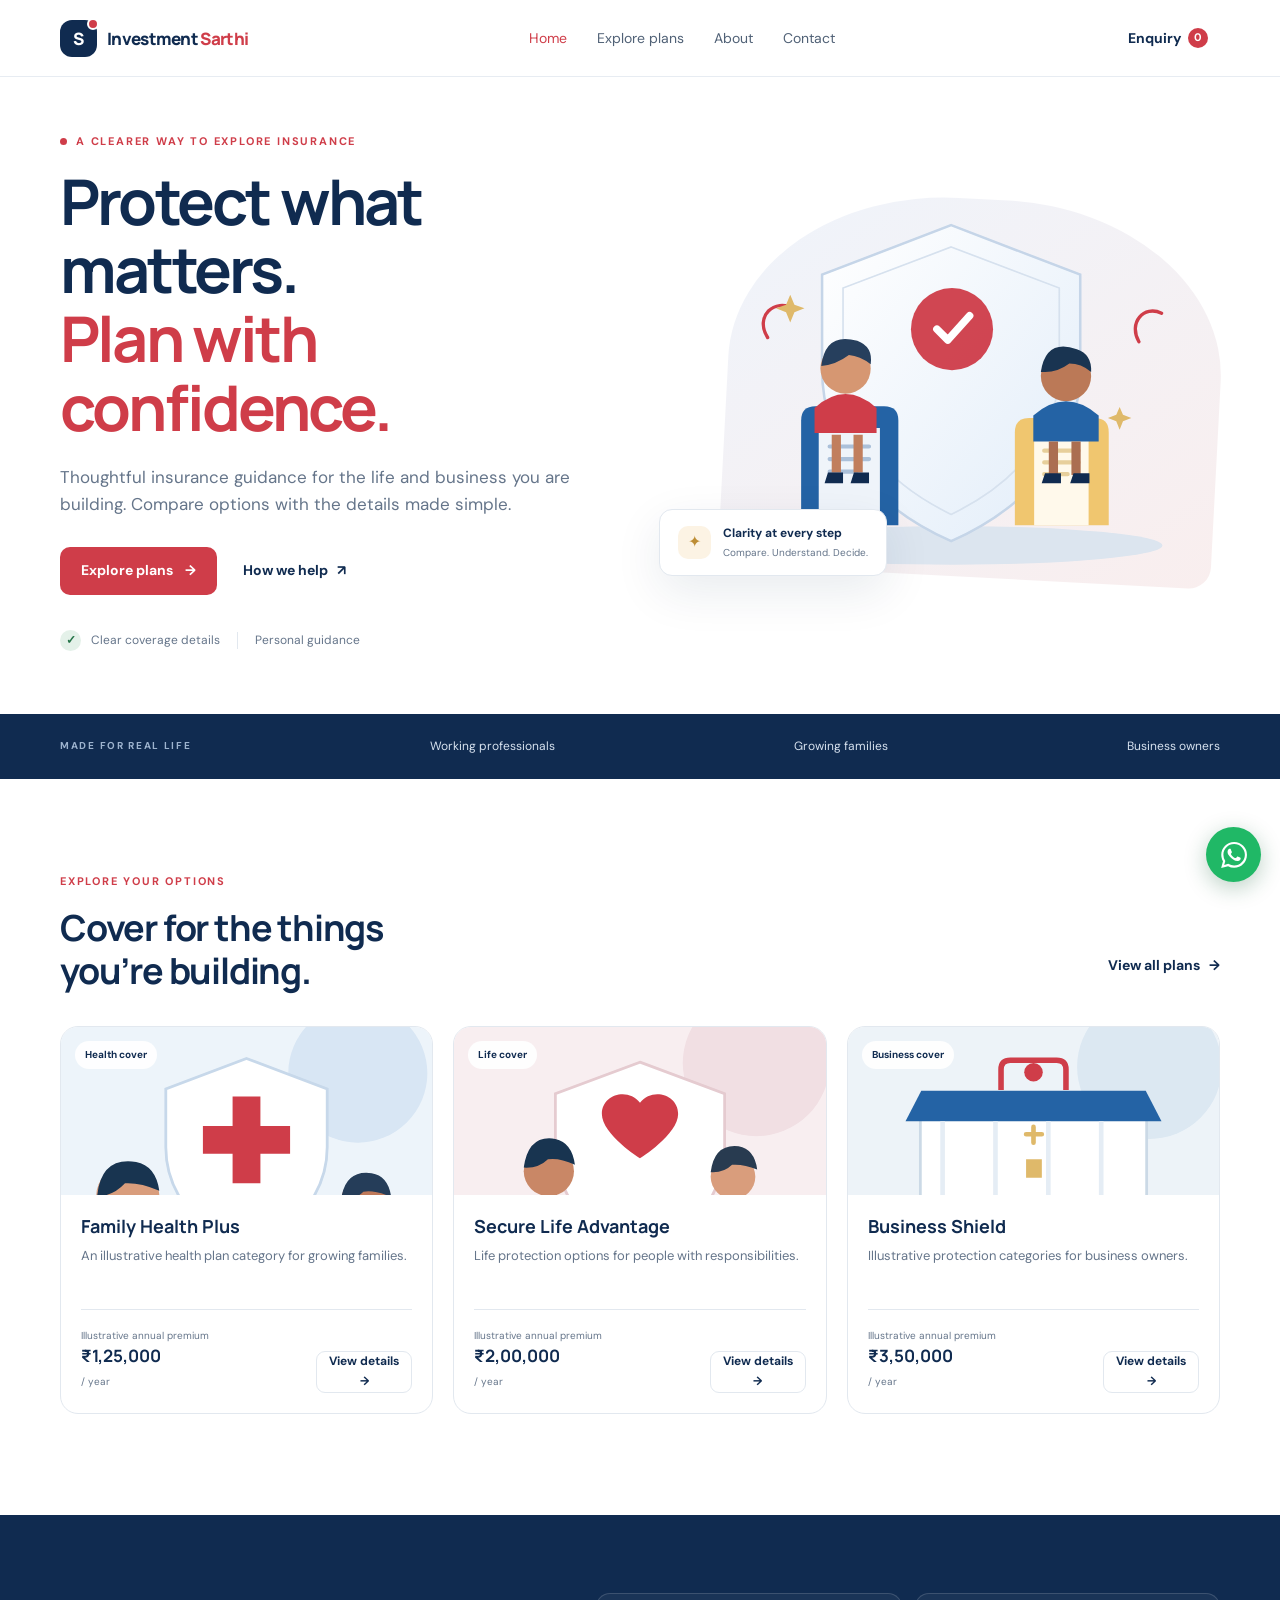
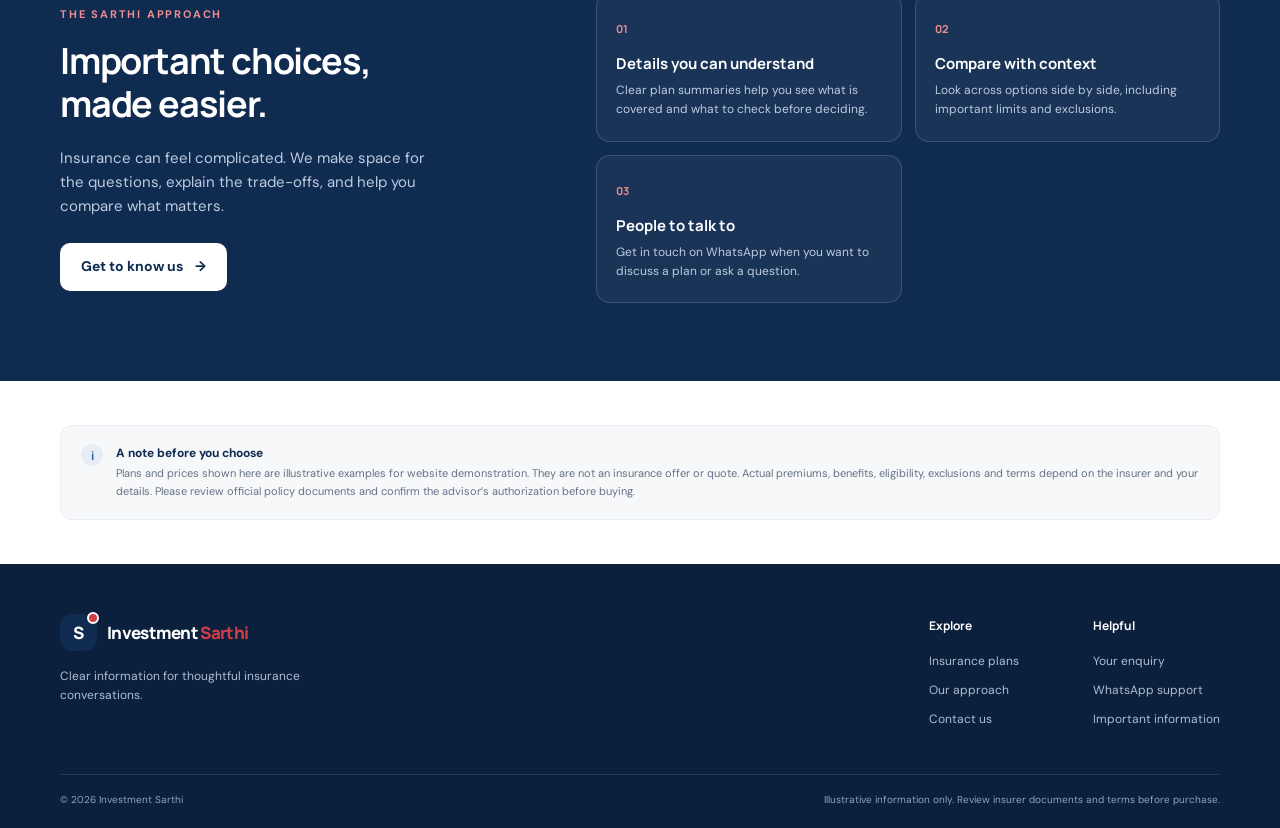
==== index.html @ 4ee1dfb6 "Build Investment Sarthi static website" ====
<!doctype html>
<html lang="en">
<head>
  <meta charset="utf-8">
  <meta name="viewport" content="width=device-width, initial-scale=1">
  <title>Investment Sarthi | Insurance guidance for your next step</title>
  <meta name="description" content="Explore insurance options for working professionals and business owners with clear plan comparisons and personal guidance from Investment Sarthi.">
  <meta property="og:type" content="website"><meta property="og:title" content="Investment Sarthi | Insurance guidance for your next step"><meta property="og:description" content="Compare insurance options with clear details and personal guidance."><meta property="og:url" content="https://investmentsarthi.in/"><meta property="og:image" content="https://investmentsarthi.in/images/hero.svg">
  <meta name="theme-color" content="#102b50"><link rel="preconnect" href="https://fonts.googleapis.com"><link rel="preconnect" href="https://fonts.gstatic.com" crossorigin><link href="https://fonts.googleapis.com/css2?family=DM+Sans:wght@400;500;600;700&family=Manrope:wght@400;500;600;700;800&display=swap" rel="stylesheet"><link rel="stylesheet" href="css/style.css">
</head>
<body><div id="site-header"></div>
<main>
  <section class="hero wrap"><div class="hero-copy"><p class="eyebrow"><span class="eyebrow-dot"></span> A clearer way to explore insurance</p><h1>Protect what matters.<br><em>Plan with confidence.</em></h1><p class="hero-text">Thoughtful insurance guidance for the life and business you are building. Compare options with the details made simple.</p><div class="hero-actions"><a class="button button-primary" href="shop.html">Explore plans <span aria-hidden="true">→</span></a><a class="text-link" href="about.html">How we help <span aria-hidden="true">↗</span></a></div><div class="hero-proof"><span class="proof-mark">✓</span><span>Clear coverage details</span><span class="proof-divider"></span><span>Personal guidance</span></div></div><div class="hero-art"><img src="images/hero.svg" alt="Illustration of a family and business owner protected by a shield"><div class="floating-note"><span class="note-icon">✦</span><span><strong>Clarity at every step</strong><small>Compare. Understand. Decide.</small></span></div></div></section>
  <section class="trust-strip"><div class="wrap trust-inner"><span>MADE FOR REAL LIFE</span><span>Working professionals</span><span>Growing families</span><span>Business owners</span></div></section>
  <section class="section wrap"><div class="section-heading"><div><p class="eyebrow">Explore your options</p><h2>Cover for the things<br>you’re building.</h2></div><a class="text-link" href="shop.html">View all plans <span aria-hidden="true">→</span></a></div><div id="featured-products" class="product-grid"></div></section>
  <section class="why-section"><div class="wrap why-layout"><div class="why-intro"><p class="eyebrow">The Sarthi approach</p><h2>Important choices,<br>made easier.</h2><p>Insurance can feel complicated. We make space for the questions, explain the trade-offs, and help you compare what matters.</p><a class="button button-light" href="about.html">Get to know us <span aria-hidden="true">→</span></a></div><div class="why-cards"><article class="why-card"><span class="feature-number">01</span><h3>Details you can understand</h3><p>Clear plan summaries help you see what is covered and what to check before deciding.</p></article><article class="why-card"><span class="feature-number">02</span><h3>Compare with context</h3><p>Look across options side by side, including important limits and exclusions.</p></article><article class="why-card"><span class="feature-number">03</span><h3>People to talk to</h3><p>Get in touch on WhatsApp when you want to discuss a plan or ask a question.</p></article></div></div></section>
  <section class="disclaimer wrap"><span class="disclaimer-mark">i</span><p><strong>A note before you choose</strong><br>Plans and prices shown here are illustrative examples for website demonstration. They are not an insurance offer or quote. Actual premiums, benefits, eligibility, exclusions and terms depend on the insurer and your details. Please review official policy documents and confirm the advisor’s authorization before buying.</p></section>
</main><div id="site-footer"></div><script src="js/products.js"></script><script src="js/main.js"></script></body></html>
---- css/style.css ----
/* Investment Sarthi — shared styles. Edit the colour tokens below to rebrand. */
:root{--navy:#102b50;--blue:#2463a5;--blue-light:#eaf2fb;--red:#cf3d49;--red-dark:#b92e3b;--ink:#192b40;--muted:#65758a;--line:#e2e8ef;--paper:#fff;--wash:#f6f8fb;--gold:#dfb96a;--radius:18px;--shadow:0 16px 48px rgba(16,43,80,.09);--font-body:'DM Sans',sans-serif;--font-head:'Manrope',sans-serif}
*{box-sizing:border-box}html{scroll-behavior:smooth}body{margin:0;background:#fff;color:var(--ink);font:16px/1.6 var(--font-body)}img{display:block;max-width:100%}a{color:inherit;text-decoration:none}button,input,select{font:inherit}button,a,select{-webkit-tap-highlight-color:transparent}button:focus-visible,a:focus-visible,input:focus-visible,select:focus-visible{outline:3px solid #eaaeb4;outline-offset:3px}.wrap{width:min(1160px,calc(100% - 40px));margin-inline:auto}.site-header{position:sticky;z-index:20;top:0;background:rgba(255,255,255,.96);backdrop-filter:blur(14px);border-bottom:1px solid rgba(226,232,239,.8)}.nav-wrap{height:76px;display:flex;align-items:center;justify-content:space-between;gap:22px}.brand{display:flex;align-items:center;gap:10px;font:800 17px var(--font-head);letter-spacing:-.7px;color:var(--navy);white-space:nowrap}.brand-mark{width:37px;height:37px;border-radius:12px;background:var(--navy);display:grid;place-items:center;color:white;font:800 17px var(--font-head);position:relative}.brand-mark:after{content:'';position:absolute;width:8px;height:8px;border-radius:50%;background:var(--red);right:-2px;top:-2px;border:2px solid white}.brand span:last-child span{color:var(--red)}.nav-links{display:flex;align-items:center;gap:30px}.nav-links a{font-size:14px;color:#506176;transition:color .2s}.nav-links a:hover,.nav-links a[aria-current=page]{color:var(--red)}.nav-actions{display:flex;align-items:center;gap:10px}.cart-link{position:relative;display:flex;align-items:center;gap:7px;padding:10px 12px;font-size:14px;font-weight:700;color:var(--navy)}.cart-count{display:grid;place-items:center;min-width:20px;height:20px;padding:0 5px;border-radius:50px;background:var(--red);color:white;font-size:11px}.menu-toggle{display:none;width:44px;height:44px;border:1px solid var(--line);border-radius:12px;background:#fff;color:var(--navy);font-size:22px}.button{min-height:48px;padding:0 21px;border:0;border-radius:10px;display:inline-flex;align-items:center;justify-content:center;gap:12px;font-size:14px;font-weight:700;transition:transform .2s,box-shadow .2s,background .2s;cursor:pointer}.button:hover{transform:translateY(-2px);box-shadow:0 10px 22px rgba(16,43,80,.16)}.button-primary{background:var(--red);color:white}.button-primary:hover{background:var(--red-dark)}.button-secondary{border:1px solid var(--line);background:white;color:var(--navy)}.button-light{background:white;color:var(--navy)}.button-block{width:100%}.eyebrow{text-transform:uppercase;letter-spacing:1.8px;font-weight:700;font-size:11px;color:var(--red);margin:0 0 16px;display:flex;align-items:center;gap:9px}.eyebrow-dot{width:7px;height:7px;background:var(--red);border-radius:50%}.hero{display:grid;grid-template-columns:1.03fr .97fr;align-items:center;gap:55px;padding-top:56px;padding-bottom:63px;min-height:560px}.hero h1,.page-hero h1{font:700 clamp(39px,5.1vw,63px)/1.09 var(--font-head);letter-spacing:-2.8px;color:var(--navy);margin:0}.hero h1 em{font-style:normal;color:var(--red)}.hero-text{max-width:510px;margin:23px 0 28px;color:var(--muted);font-size:17px}.hero-actions{display:flex;align-items:center;gap:26px}.text-link{display:inline-flex;align-items:center;gap:9px;color:var(--navy);font-weight:700;font-size:14px;min-height:44px;transition:gap .2s}.text-link:hover{gap:14px;color:var(--red)}.hero-proof{margin-top:35px;display:flex;align-items:center;gap:10px;color:var(--muted);font-size:12px}.proof-mark{display:grid;place-items:center;width:21px;height:21px;border-radius:50%;background:#e4f1e9;color:#257448;font-weight:800}.proof-divider{width:1px;height:17px;background:var(--line);margin-inline:7px}.hero-art{position:relative;padding:13px 8px}.hero-art:before{content:'';position:absolute;inset:4% 0 6% 8%;border-radius:45% 45% 22px 22px;background:linear-gradient(145deg,#eff4fb,#f9eeee);transform:rotate(3deg)}.hero-art img{position:relative;width:100%;max-height:420px;object-fit:contain}.floating-note{position:absolute;bottom:26px;left:-25px;padding:14px 18px;background:white;box-shadow:var(--shadow);border:1px solid var(--line);border-radius:13px;display:flex;align-items:center;gap:12px}.note-icon{width:33px;height:33px;display:grid;place-items:center;border-radius:10px;background:#fcf3e4;color:#bd8d34}.floating-note strong,.floating-note small{display:block}.floating-note strong{font-size:12px;color:var(--navy)}.floating-note small{font-size:10px;color:var(--muted);margin-top:2px}.trust-strip{background:var(--navy);color:white}.trust-inner{min-height:65px;display:flex;align-items:center;justify-content:space-between;gap:15px}.trust-inner span{font-size:12px;color:#d7e2ef}.trust-inner span:first-child{font-size:10px;letter-spacing:1.7px;color:#9db3ce;font-weight:700}.section{padding-top:94px;padding-bottom:101px}.section-heading{display:flex;justify-content:space-between;align-items:end;margin-bottom:33px}.section-heading h2,.why-intro h2,.about-copy h2{font:700 36px/1.2 var(--font-head);letter-spacing:-1.2px;color:var(--navy);margin:0}.section-heading .text-link{margin-bottom:5px}.product-grid{display:grid;grid-template-columns:repeat(3,minmax(0,1fr));gap:20px}.product-card{border:1px solid var(--line);border-radius:var(--radius);background:white;overflow:hidden;transition:transform .22s,box-shadow .22s,border-color .22s}.product-card:hover{transform:translateY(-5px);box-shadow:var(--shadow);border-color:#cbd9e8}.product-visual{height:168px;position:relative;display:grid;place-items:center;overflow:hidden}.product-visual img{height:100%;width:100%;object-fit:cover}.product-tag{position:absolute;top:14px;left:14px;padding:6px 10px;border-radius:50px;background:rgba(255,255,255,.93);color:var(--navy);font-weight:700;font-size:10px}.product-info{padding:20px}.product-info h3{font:700 18px/1.3 var(--font-head);color:var(--navy);margin:0 0 8px}.product-info>p{min-height:46px;margin:0;color:var(--muted);font-size:13px;line-height:1.55}.product-card-bottom{display:flex;align-items:end;justify-content:space-between;gap:8px;padding-top:18px;margin-top:17px;border-top:1px solid var(--line)}.price-label{display:block;color:var(--muted);font-size:10px}.price-value{display:block;color:var(--navy);font:700 17px var(--font-head)}.price-period{color:var(--muted);font-size:10px}.card-link{min-height:42px;padding:0 12px;border:1px solid var(--line);border-radius:9px;display:grid;place-items:center;color:var(--navy);font-size:12px;font-weight:700;transition:all .2s}.card-link:hover{background:var(--navy);color:white}.why-section{padding:78px 0;background:var(--navy);color:white}.why-layout{display:grid;grid-template-columns:.85fr 1.15fr;gap:75px;align-items:center}.why-intro .eyebrow{color:#f08b91}.why-intro h2{color:white}.why-intro>p:not(.eyebrow){margin:20px 0 25px;color:#bdcbe0;max-width:385px;font-size:15px}.why-cards{display:grid;grid-template-columns:1fr 1fr;gap:13px}.why-card{padding:21px 19px;border:1px solid rgba(255,255,255,.15);border-radius:14px;background:rgba(255,255,255,.045)}.feature-number{font:700 11px var(--font-head);color:#f08b91}.why-card h3{font:700 15px var(--font-head);margin:13px 0 7px}.why-card p{margin:0;color:#bdcbe0;font-size:12px;line-height:1.6}.disclaimer{margin-top:44px;margin-bottom:44px;padding:18px 20px;display:flex;gap:13px;align-items:flex-start;background:#f7f8fa;border:1px solid #e9edf2;border-radius:12px}.disclaimer-mark{flex:0 0 22px;width:22px;height:22px;border-radius:50%;display:grid;place-items:center;background:#e7edf5;color:var(--blue);font:700 12px var(--font-head)}.disclaimer p{margin:0;color:#647286;font-size:11px;line-height:1.65}.disclaimer strong{color:var(--navy);font-size:12px}.site-footer{background:#0b203c;color:white;padding:50px 0 20px}.footer-top{display:flex;justify-content:space-between;gap:45px;padding-bottom:40px}.footer-brand{max-width:320px}.footer-brand .brand{color:white}.footer-brand p{max-width:270px;color:#adbed3;font-size:12px;margin:16px 0}.footer-columns{display:flex;gap:74px}.footer-col h3{margin:3px 0 13px;font:700 12px var(--font-head);color:white}.footer-col a{display:block;padding:5px 0;color:#adbed3;font-size:12px;transition:color .2s}.footer-col a:hover{color:white}.footer-bottom{border-top:1px solid rgba(255,255,255,.12);padding-top:17px;display:flex;align-items:center;justify-content:space-between;color:#91a4bb;font-size:10px}.footer-bottom p{margin:0}.whatsapp-float{position:fixed;z-index:30;right:19px;bottom:18px;width:55px;height:55px;border-radius:50%;display:grid;place-items:center;background:#20b866;color:white;box-shadow:0 6px 22px rgba(13,88,48,.28);transition:transform .2s}.whatsapp-float:hover{transform:scale(1.06)}.whatsapp-float svg{width:26px;height:26px;fill:currentColor}.page-main{min-height:65vh}.page-hero{padding-top:75px;padding-bottom:48px}.page-hero h1{font-size:clamp(38px,5vw,56px)}.page-hero>p:last-child{max-width:590px;color:var(--muted);font-size:16px;margin:16px 0 0}.compact-hero{padding-top:60px;padding-bottom:28px}.shop-content{padding-bottom:70px}.filter-row{display:flex;align-items:center;justify-content:space-between;margin:0 0 20px;color:var(--muted);font-size:12px}.filter-row p{margin:0}.filter-control{display:flex;align-items:center;gap:9px}.filter-control select{min-height:42px;padding:0 32px 0 12px;border:1px solid var(--line);border-radius:8px;background:white;color:var(--navy)}.inline-disclaimer{margin-top:35px;margin-bottom:0}.detail-layout{display:grid;grid-template-columns:.9fr 1.1fr;gap:55px;padding:40px 0 65px}.detail-visual{border-radius:var(--radius);overflow:hidden;min-height:330px;max-height:450px;background:var(--blue-light)}.detail-visual img{width:100%;height:100%;object-fit:cover}.detail-copy{padding:6px 0}.detail-copy h1{font:700 clamp(34px,4vw,48px)/1.12 var(--font-head);letter-spacing:-1.8px;color:var(--navy);margin:0 0 14px}.detail-copy>p{color:var(--muted)}.detail-price{margin:23px 0;padding:18px 0;border-top:1px solid var(--line);border-bottom:1px solid var(--line)}.detail-price strong{font:700 25px var(--font-head);color:var(--navy)}.detail-price span{font-size:12px;color:var(--muted)}.detail-copy h2{font:700 16px var(--font-head);color:var(--navy);margin:23px 0 10px}.detail-copy ul{padding-left:19px;margin:0;color:#53657b;font-size:13px}.detail-copy li{padding:4px 0}.detail-actions{display:flex;gap:11px;margin-top:24px;flex-wrap:wrap}.detail-note{font-size:10px!important;background:var(--wash);padding:12px;border-radius:9px}.back-link{display:inline-flex;min-height:44px;align-items:center;color:var(--muted);font-size:12px}.empty-state{text-align:center;padding:45px 22px;border:1px dashed #cbd6e2;border-radius:16px;background:#fafbfd}.empty-state h2{font:700 23px var(--font-head);color:var(--navy);margin:0 0 8px}.empty-state p{color:var(--muted);font-size:13px;margin:0 auto 18px;max-width:440px}.cart-layout{display:grid;grid-template-columns:1.3fr .7fr;gap:26px;padding-bottom:70px;align-items:start}.cart-items{display:grid;gap:12px}.cart-item{display:grid;grid-template-columns:94px 1fr auto;gap:16px;align-items:center;padding:14px;border:1px solid var(--line);border-radius:14px}.cart-thumb{width:94px;height:80px;object-fit:cover;border-radius:10px}.cart-item h2{font:700 15px var(--font-head);color:var(--navy);margin:0 0 4px}.cart-item p{font-size:11px;color:var(--muted);margin:0}.cart-controls{display:flex;align-items:center;gap:8px;margin-top:10px}.quantity-control{height:36px;display:flex;align-items:center;border:1px solid var(--line);border-radius:8px}.quantity-control button{width:34px;height:34px;border:0;background:white;color:var(--navy);font-size:18px;cursor:pointer}.quantity-control output{width:25px;text-align:center;font-size:12px}.remove-button{min-height:36px;border:0;background:transparent;color:var(--red);font-size:11px;font-weight:700;cursor:pointer}.cart-item-price{text-align:right;color:var(--navy);font:700 15px var(--font-head);white-space:nowrap}.cart-summary,.checkout-card,.upi-card{border:1px solid var(--line);border-radius:15px;padding:21px;background:white}.cart-summary{position:sticky;top:96px}.cart-summary h2,.checkout-card h2,.upi-card h2{font:700 18px var(--font-head);color:var(--navy);margin:0 0 15px}.summary-row{display:flex;justify-content:space-between;gap:10px;color:var(--muted);font-size:12px;padding:8px 0}.summary-row.total{border-top:1px solid var(--line);padding-top:14px;margin-top:5px;color:var(--navy);font-weight:700;font-size:14px}.summary-note{font-size:10px;color:var(--muted);margin:12px 0 16px}.cart-lower{display:grid;grid-template-columns:1fr 1fr;gap:20px;margin:0 0 70px}.checkout-card>p,.upi-card>p{font-size:12px;color:var(--muted);margin:0 0 17px}.form-grid{display:grid;gap:12px}.form-field label{display:block;color:var(--navy);font-size:11px;font-weight:700;margin:0 0 5px}.form-field input,.form-field textarea{width:100%;min-height:46px;padding:10px 12px;border:1px solid #d9e1ea;border-radius:8px;background:#fff;color:var(--ink)}.form-field textarea{min-height:82px;resize:vertical}.form-hint{font-size:10px;color:var(--muted);margin:7px 0 0}.upi-placeholder{display:flex;align-items:center;gap:15px;margin:14px 0;padding:13px;border:1px dashed #cbd6e2;border-radius:11px;background:#fafbfd}.qr-placeholder{width:82px;height:82px;flex:0 0 82px;padding:7px;border:1px solid var(--line);background:white}.qr-placeholder img{width:100%;height:100%}.upi-placeholder strong{display:block;color:var(--navy);font-size:13px}.upi-placeholder span{display:block;color:var(--muted);font-size:11px}.upi-disclaimer{font-size:10px!important}.about-layout{display:grid;grid-template-columns:.9fr 1.1fr;gap:64px;align-items:center;padding:4px 0 62px}.about-art{border-radius:22px;background:#f1f5fa;overflow:hidden}.about-art img{width:100%;max-height:380px;object-fit:cover}.about-copy h2{margin:0 0 16px}.about-copy>p:not(.eyebrow){font-size:14px;color:var(--muted);line-height:1.75}.about-copy .button{margin-top:10px}.values-row{display:grid;grid-template-columns:repeat(3,1fr);gap:20px;padding-top:33px;padding-bottom:28px;border-top:1px solid var(--line)}.values-row article>span{color:var(--red);font:700 12px var(--font-head)}.values-row h3{font:700 16px var(--font-head);color:var(--navy);margin:9px 0 5px}.values-row p{font-size:12px;color:var(--muted);margin:0}.contact-layout{display:grid;grid-template-columns:.9fr 1.1fr;gap:55px;padding:4px 0 26px;align-items:center}.contact-card{padding:32px;border-radius:18px;background:#f4f7fb;border:1px solid var(--line)}.contact-icon{display:grid;place-items:center;width:43px;height:43px;border-radius:13px;background:#fcecee;color:var(--red);font-size:22px}.contact-card .eyebrow{margin-top:20px;margin-bottom:10px}.contact-card h2{font:700 26px var(--font-head);color:var(--navy);margin:0}.contact-card>p:not(.eyebrow){font-size:13px;color:var(--muted);margin:10px 0 19px}.contact-card .small-note{font-size:10px!important;margin-top:16px!important}.contact-details{display:grid;gap:22px}.contact-details>div{position:relative;padding-left:48px}.contact-details>div>span{position:absolute;left:0;top:0;color:var(--red);font:700 12px var(--font-head)}.contact-details h3{font:700 15px var(--font-head);color:var(--navy);margin:0 0 5px}.contact-details p{font-size:12px;color:var(--muted);margin:0}.not-found{padding:80px 0;text-align:center}.not-found h1{color:var(--navy);font:700 38px var(--font-head)}.not-found p{color:var(--muted)}
@media(max-width:900px){.nav-links{gap:18px}.hero{gap:27px;min-height:500px}.hero h1{font-size:51px}.why-layout{gap:35px}.footer-columns{gap:40px}.detail-layout,.about-layout{gap:35px}.cart-layout{grid-template-columns:1fr .8fr}}
@media(max-width:700px){.wrap{width:min(100% - 36px,540px)}.nav-wrap{height:67px}.brand{font-size:16px}.brand-mark{width:35px;height:35px}.menu-toggle{display:grid;place-items:center}.nav-links{display:none;position:absolute;left:0;right:0;top:66px;padding:10px 18px 17px;background:white;border-bottom:1px solid var(--line);box-shadow:0 16px 25px rgba(16,43,80,.08);align-items:stretch;gap:0}.nav-links.is-open{display:flex;flex-direction:column}.nav-links a{min-height:47px;display:flex;align-items:center;border-bottom:1px solid #f0f2f5}.nav-actions{gap:3px}.cart-link{padding:9px 7px;font-size:0}.cart-link .cart-count{font-size:10px}.hero{grid-template-columns:1fr;gap:2px;padding-top:42px;padding-bottom:40px;min-height:0}.hero h1{font-size:clamp(40px,11vw,53px);letter-spacing:-2px}.hero-text{font-size:15px;margin:17px 0 22px}.hero-art{max-width:460px;margin:4px auto 0;padding:5px}.hero-art img{max-height:300px}.floating-note{bottom:14px;left:-1px;transform:scale(.9);transform-origin:left bottom}.hero-proof{margin-top:23px;flex-wrap:wrap;font-size:10px}.trust-inner{min-height:66px;justify-content:flex-start;gap:10px;overflow:hidden}.trust-inner span{font-size:10px;white-space:nowrap}.trust-inner span:first-child{display:none}.trust-inner span:not(:last-child):after{content:'·';padding-left:10px;color:#7890ad}.section{padding-top:62px;padding-bottom:66px}.section-heading{align-items:start;gap:8px;margin-bottom:23px}.section-heading h2,.why-intro h2,.about-copy h2{font-size:30px}.section-heading>.text-link{font-size:11px;white-space:nowrap;margin-top:20px}.product-grid{grid-template-columns:1fr;gap:14px}.product-card{display:grid;grid-template-columns:112px 1fr;min-height:145px}.product-visual{height:100%;min-height:145px}.product-tag{font-size:8px;top:8px;left:8px;padding:4px 7px}.product-info{padding:13px}.product-info h3{font-size:15px}.product-info>p{font-size:11px;min-height:0;line-height:1.4}.product-card-bottom{padding-top:11px;margin-top:10px}.price-label{font-size:9px}.price-value{font-size:14px}.price-period{font-size:9px}.card-link{min-height:40px;padding:0 9px;font-size:10px}.why-section{padding:53px 0}.why-layout{grid-template-columns:1fr;gap:28px}.why-intro>p:not(.eyebrow){font-size:13px}.why-cards{gap:9px}.why-card{padding:16px 13px}.why-card h3{font-size:13px}.why-card p{font-size:10px}.disclaimer{margin-top:30px;margin-bottom:30px;padding:14px;gap:10px}.disclaimer p{font-size:10px}.footer-top{flex-direction:column;gap:27px;padding-bottom:27px}.footer-columns{gap:0;justify-content:space-between}.footer-bottom{align-items:flex-start;gap:10px;flex-direction:column}.whatsapp-float{right:14px;bottom:14px;width:52px;height:52px}.page-hero{padding-top:49px;padding-bottom:30px}.page-hero h1{font-size:clamp(37px,10vw,49px);letter-spacing:-2px}.page-hero>p:last-child{font-size:14px}.compact-hero{padding-top:43px;padding-bottom:23px}.filter-row{margin-bottom:15px}.filter-control{font-size:10px}.filter-control select{min-height:42px;font-size:11px}.shop-content{padding-bottom:45px}.detail-layout{grid-template-columns:1fr;gap:24px;padding:22px 0 48px}.detail-visual{min-height:220px;max-height:300px}.detail-copy h1{font-size:36px}.detail-copy>p{font-size:13px}.cart-layout{grid-template-columns:1fr;gap:16px;padding-bottom:35px}.cart-summary{position:static}.cart-item{grid-template-columns:70px 1fr auto;gap:10px;padding:10px}.cart-thumb{width:70px;height:68px}.cart-item h2{font-size:12px}.cart-item p{font-size:10px}.cart-controls{gap:3px}.quantity-control{height:34px}.quantity-control button{width:31px;height:32px}.remove-button{font-size:10px}.cart-item-price{font-size:11px}.cart-lower{grid-template-columns:1fr;gap:13px;margin-bottom:45px}.checkout-card,.upi-card{padding:18px}.about-layout{grid-template-columns:1fr;gap:23px;padding-bottom:37px}.about-art img{max-height:260px}.about-copy>p:not(.eyebrow){font-size:13px}.values-row{grid-template-columns:1fr;gap:18px;padding-top:25px}.values-row article{padding-bottom:15px;border-bottom:1px solid var(--line)}.contact-layout{grid-template-columns:1fr;gap:26px}.contact-card{padding:24px}.contact-details{gap:18px}.not-found{padding:55px 0}}
@media(max-width:380px){.wrap{width:calc(100% - 28px)}.hero-actions{gap:13px}.button{padding:0 15px}.hero-proof{gap:7px}.product-card{grid-template-columns:99px 1fr}.product-info{padding:11px}.product-card-bottom{gap:5px}.price-value{font-size:13px}.cart-item{grid-template-columns:58px minmax(0,1fr) auto}.cart-thumb{width:58px;height:62px}.cart-item-price{font-size:10px}.quantity-control button{width:28px}.floating-note{left:-7px}}
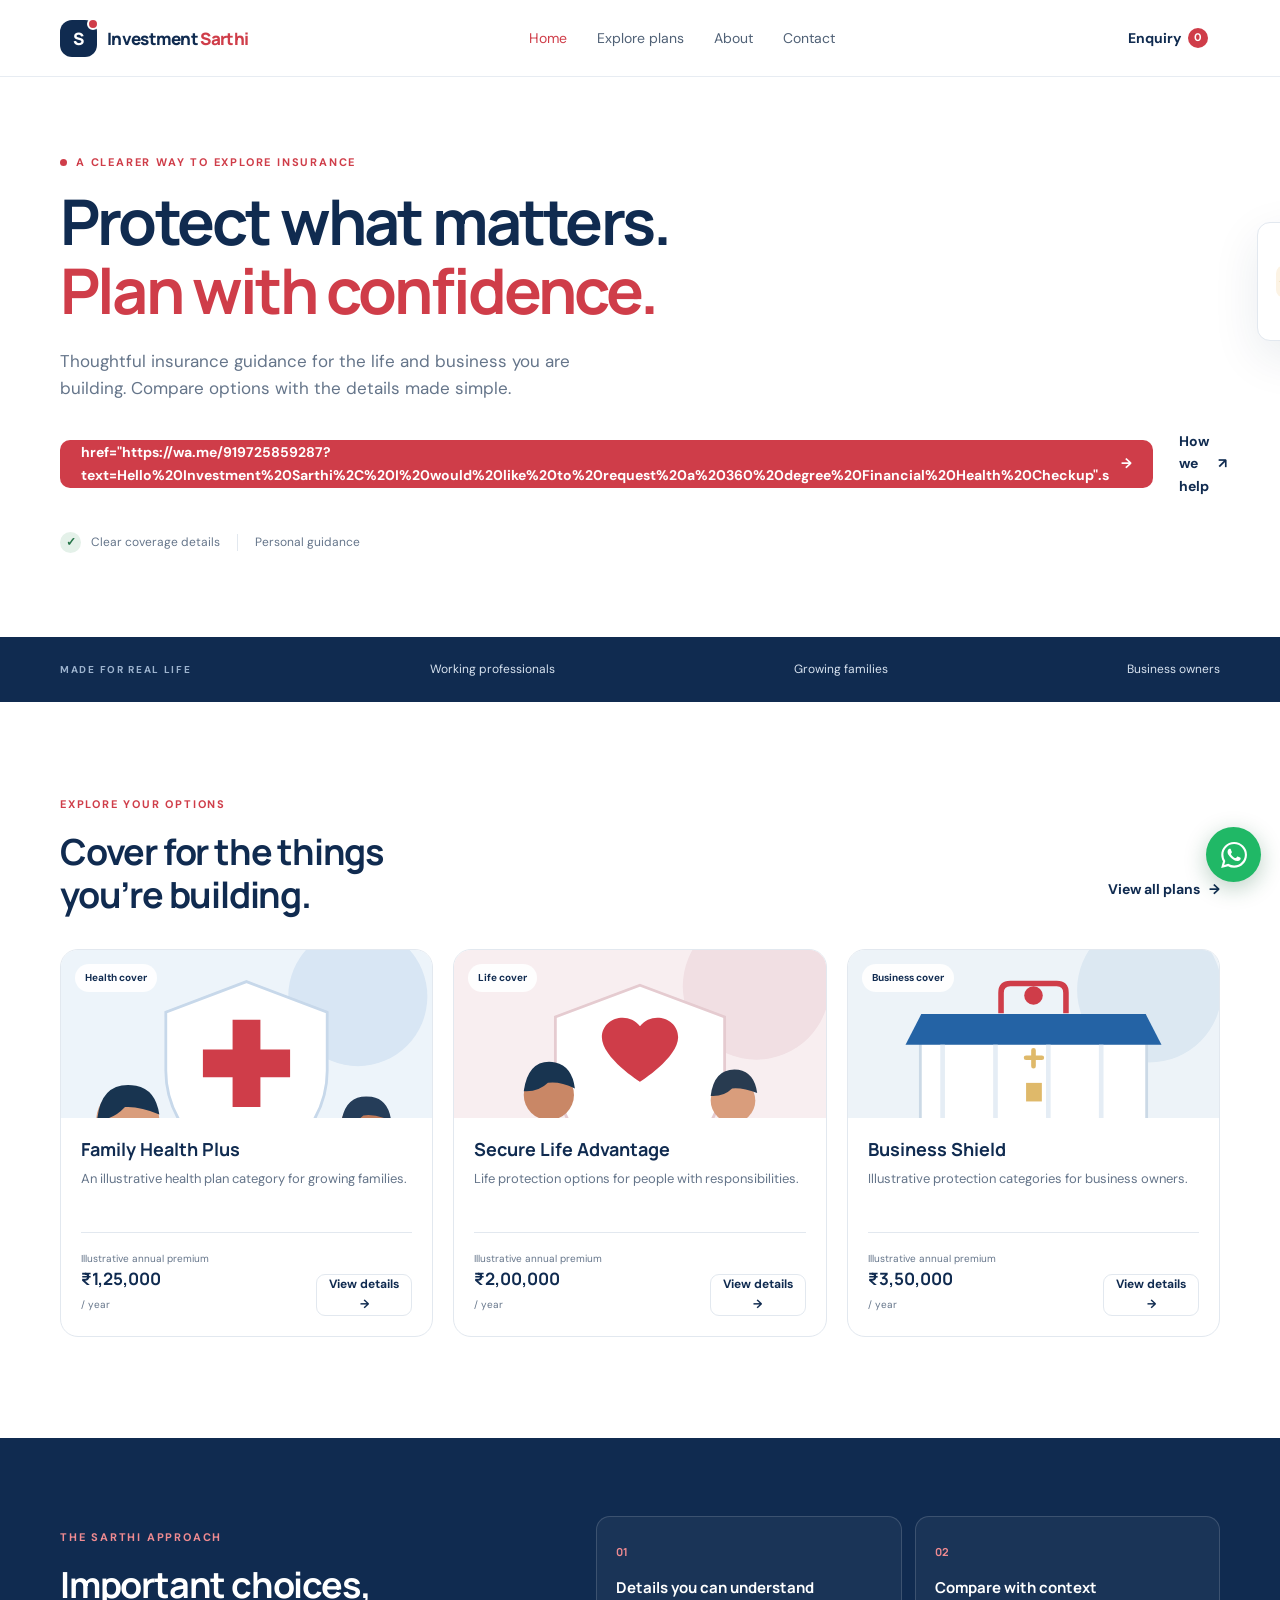
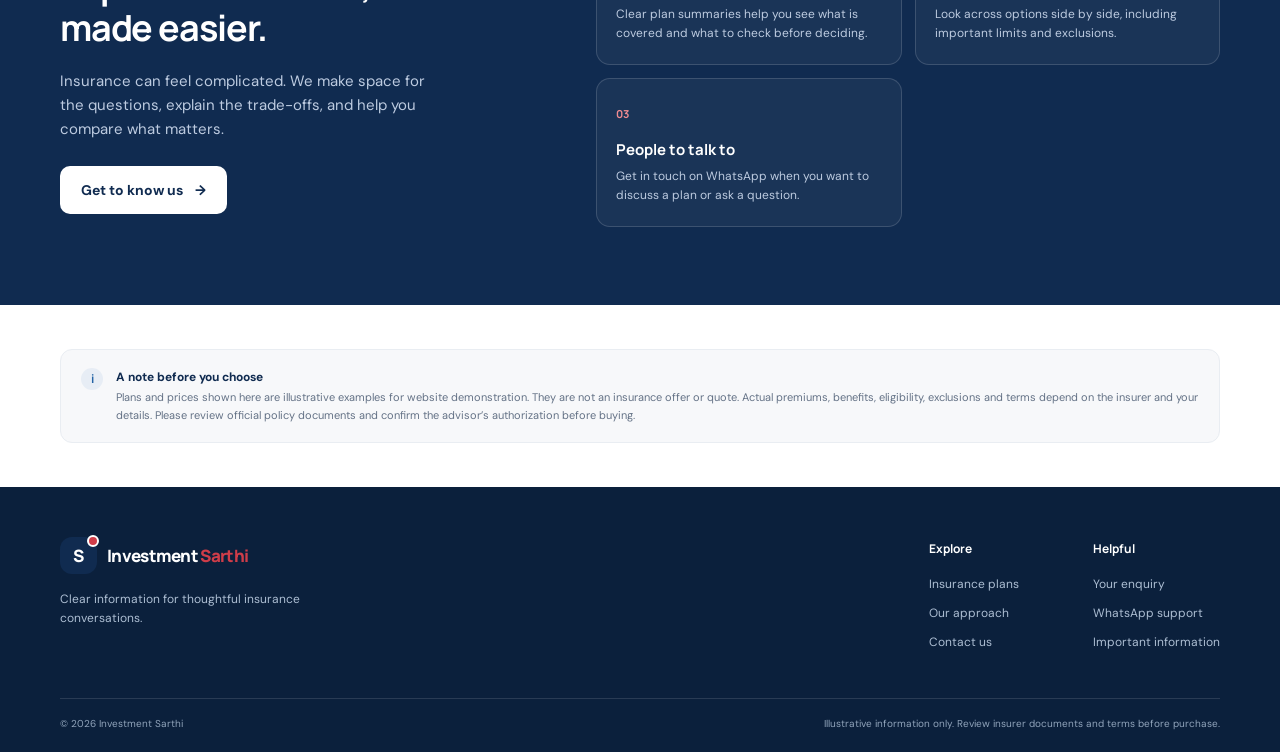
==== commit e5ecb50a: "Update index.html" ====
--- a/index.html
+++ b/index.html
@@ -10,7 +10,7 @@
 </head>
 <body><div id="site-header"></div>
 <main>
-  <section class="hero wrap"><div class="hero-copy"><p class="eyebrow"><span class="eyebrow-dot"></span> A clearer way to explore insurance</p><h1>Protect what matters.<br><em>Plan with confidence.</em></h1><p class="hero-text">Thoughtful insurance guidance for the life and business you are building. Compare options with the details made simple.</p><div class="hero-actions"><a class="button button-primary" href="shop.html">Explore plans <span aria-hidden="true">→</span></a><a class="text-link" href="about.html">How we help <span aria-hidden="true">↗</span></a></div><div class="hero-proof"><span class="proof-mark">✓</span><span>Clear coverage details</span><span class="proof-divider"></span><span>Personal guidance</span></div></div><div class="hero-art"><img src="images/hero.svg" alt="Illustration of a family and business owner protected by a shield"><div class="floating-note"><span class="note-icon">✦</span><span><strong>Clarity at every step</strong><small>Compare. Understand. Decide.</small></span></div></div></section>
+  <section class="hero wrap"><div class="hero-copy"><p class="eyebrow"><span class="eyebrow-dot"></span> A clearer way to explore insurance</p><h1>Protect what matters.<br><em>Plan with confidence.</em></h1><p class="hero-text">Thoughtful insurance guidance for the life and business you are building. Compare options with the details made simple.</p><div class="hero-actions"><a class="button button-primary" href="shop.html">href="https://wa.me/919725859287?text=Hello%20Investment%20Sarthi%2C%20I%20would%20like%20to%20request%20a%20360%20degree%20Financial%20Health%20Checkup".s <span aria-hidden="true">→</span></a><a class="text-link" href="about.html">How we help <span aria-hidden="true">↗</span></a></div><div class="hero-proof"><span class="proof-mark">✓</span><span>Clear coverage details</span><span class="proof-divider"></span><span>Personal guidance</span></div></div><div class="hero-art"><img src="images/hero.svg" alt="Illustration of a family and business owner protected by a shield"><div class="floating-note"><span class="note-icon">✦</span><span><strong>Clarity at every step</strong><small>Compare. Understand. Decide.</small></span></div></div></section>
   <section class="trust-strip"><div class="wrap trust-inner"><span>MADE FOR REAL LIFE</span><span>Working professionals</span><span>Growing families</span><span>Business owners</span></div></section>
   <section class="section wrap"><div class="section-heading"><div><p class="eyebrow">Explore your options</p><h2>Cover for the things<br>you’re building.</h2></div><a class="text-link" href="shop.html">View all plans <span aria-hidden="true">→</span></a></div><div id="featured-products" class="product-grid"></div></section>
   <section class="why-section"><div class="wrap why-layout"><div class="why-intro"><p class="eyebrow">The Sarthi approach</p><h2>Important choices,<br>made easier.</h2><p>Insurance can feel complicated. We make space for the questions, explain the trade-offs, and help you compare what matters.</p><a class="button button-light" href="about.html">Get to know us <span aria-hidden="true">→</span></a></div><div class="why-cards"><article class="why-card"><span class="feature-number">01</span><h3>Details you can understand</h3><p>Clear plan summaries help you see what is covered and what to check before deciding.</p></article><article class="why-card"><span class="feature-number">02</span><h3>Compare with context</h3><p>Look across options side by side, including important limits and exclusions.</p></article><article class="why-card"><span class="feature-number">03</span><h3>People to talk to</h3><p>Get in touch on WhatsApp when you want to discuss a plan or ask a question.</p></article></div></div></section>
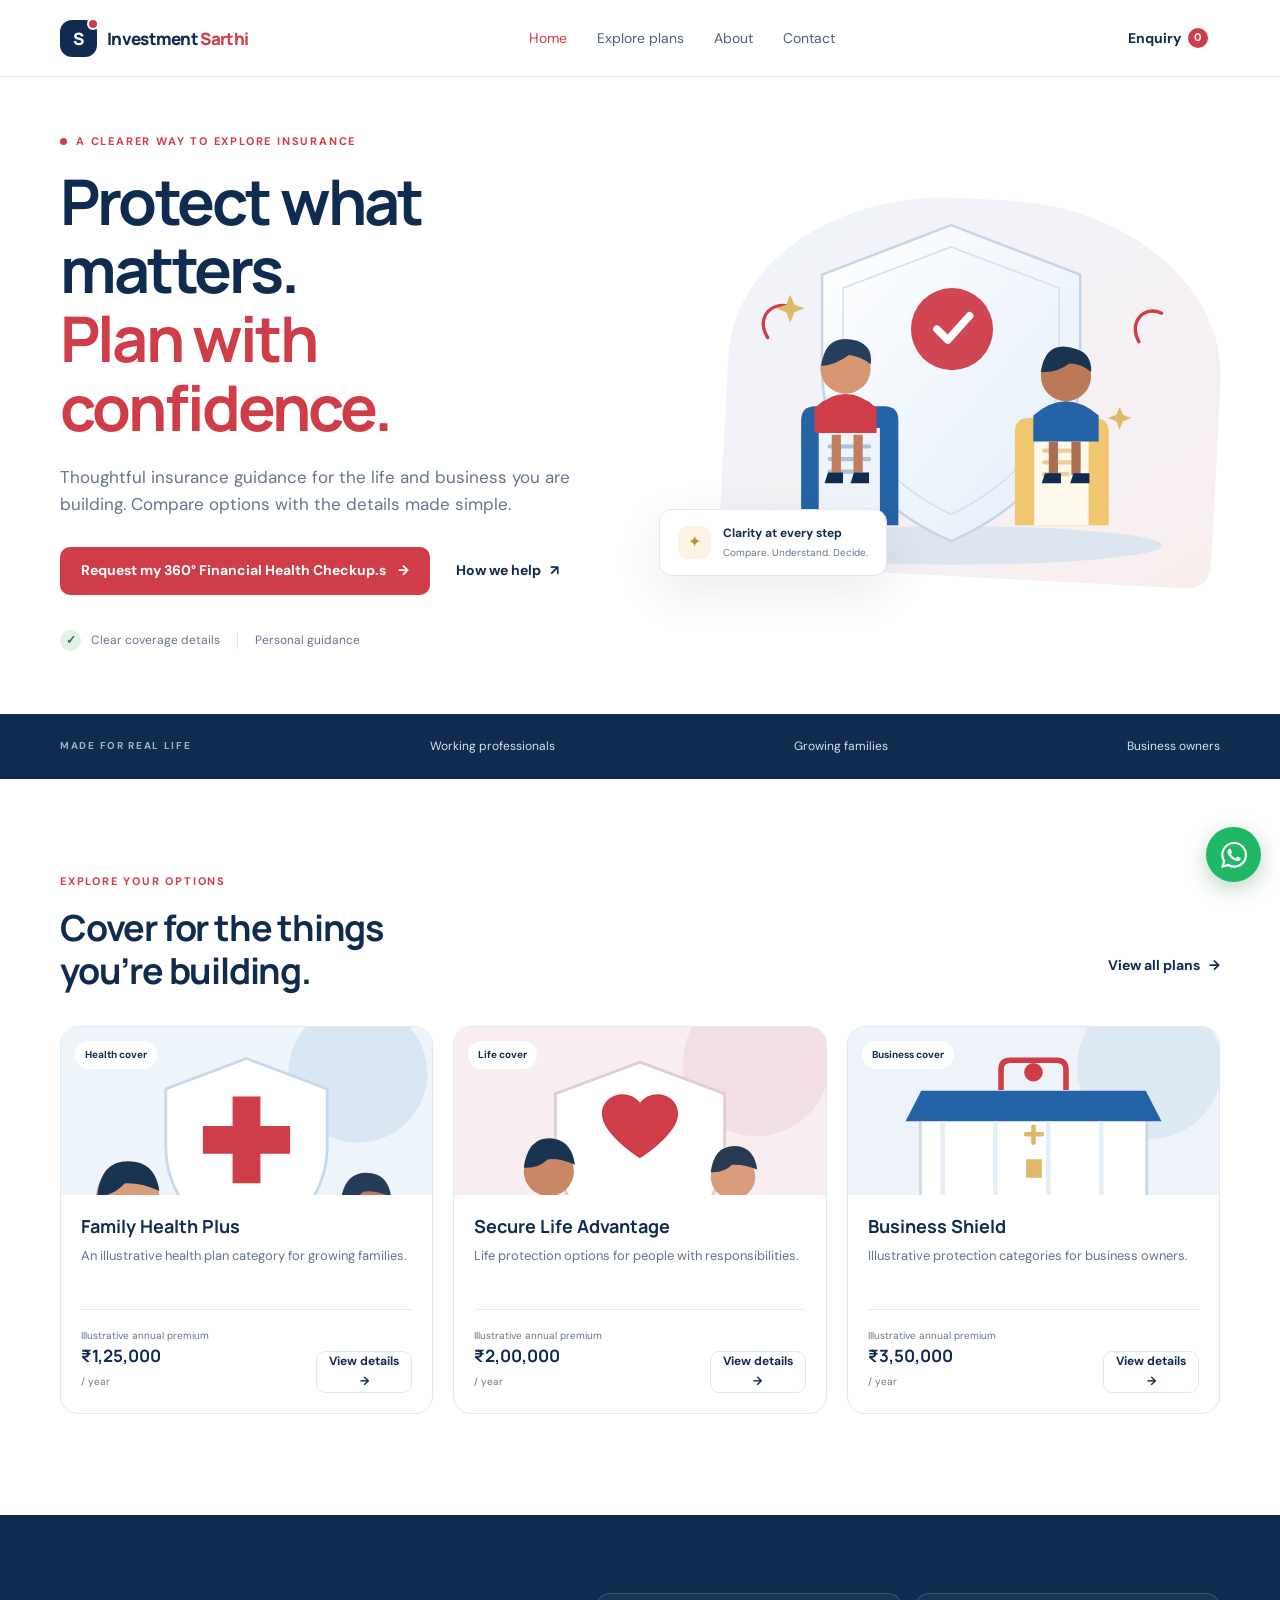
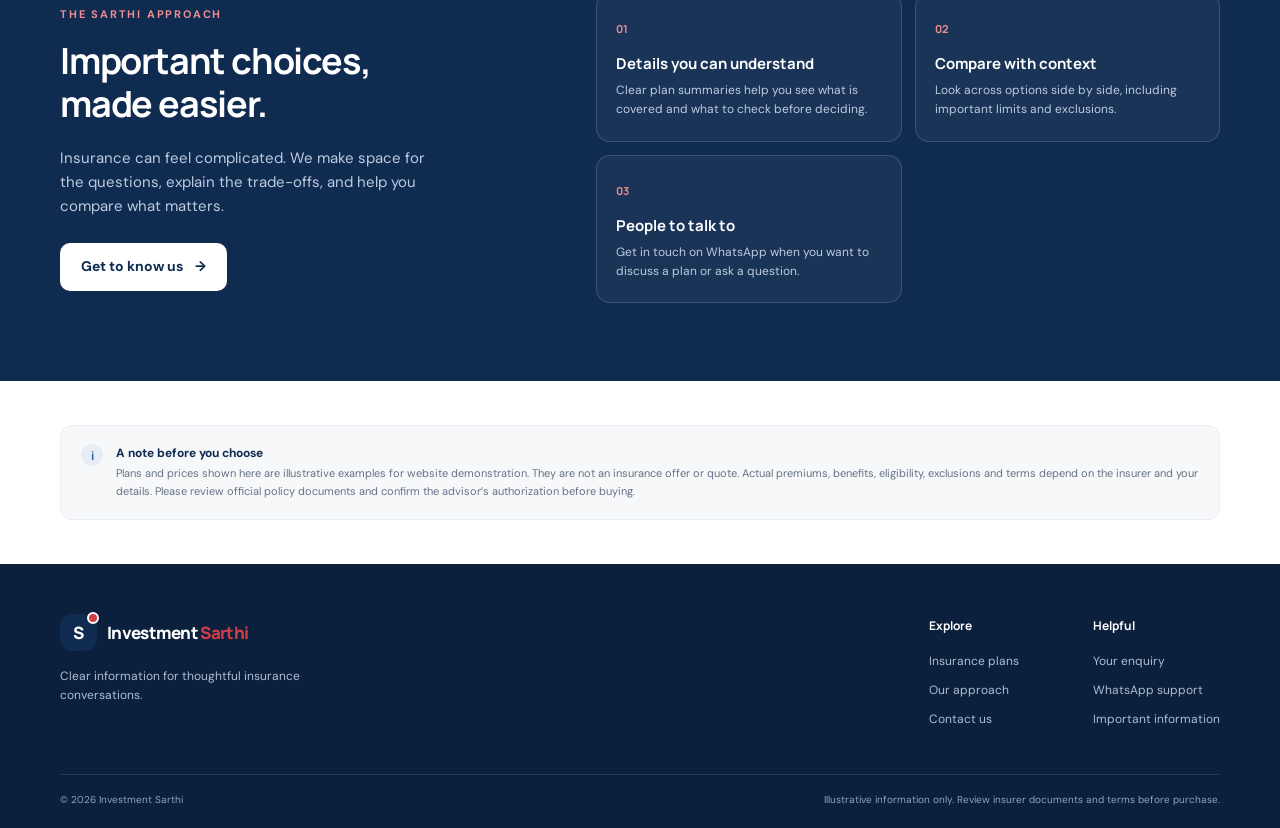
==== commit ce4e4de3: "Update index.html" ====
--- a/index.html
+++ b/index.html
@@ -10,7 +10,7 @@
 </head>
 <body><div id="site-header"></div>
 <main>
-  <section class="hero wrap"><div class="hero-copy"><p class="eyebrow"><span class="eyebrow-dot"></span> A clearer way to explore insurance</p><h1>Protect what matters.<br><em>Plan with confidence.</em></h1><p class="hero-text">Thoughtful insurance guidance for the life and business you are building. Compare options with the details made simple.</p><div class="hero-actions"><a class="button button-primary" href="shop.html">href="https://wa.me/919725859287?text=Hello%20Investment%20Sarthi%2C%20I%20would%20like%20to%20request%20a%20360%20degree%20Financial%20Health%20Checkup".s <span aria-hidden="true">→</span></a><a class="text-link" href="about.html">How we help <span aria-hidden="true">↗</span></a></div><div class="hero-proof"><span class="proof-mark">✓</span><span>Clear coverage details</span><span class="proof-divider"></span><span>Personal guidance</span></div></div><div class="hero-art"><img src="images/hero.svg" alt="Illustration of a family and business owner protected by a shield"><div class="floating-note"><span class="note-icon">✦</span><span><strong>Clarity at every step</strong><small>Compare. Understand. Decide.</small></span></div></div></section>
+  <section class="hero wrap"><div class="hero-copy"><p class="eyebrow"><span class="eyebrow-dot"></span> A clearer way to explore insurance</p><h1>Protect what matters.<br><em>Plan with confidence.</em></h1><p class="hero-text">Thoughtful insurance guidance for the life and business you are building. Compare options with the details made simple.</p><div class="hero-actions"><a class="button button-primary" href="shop.html">Request my 360° Financial Health Checkup.s <span aria-hidden="true">→</span></a><a class="text-link" href="about.html">How we help <span aria-hidden="true">↗</span></a></div><div class="hero-proof"><span class="proof-mark">✓</span><span>Clear coverage details</span><span class="proof-divider"></span><span>Personal guidance</span></div></div><div class="hero-art"><img src="images/hero.svg" alt="Illustration of a family and business owner protected by a shield"><div class="floating-note"><span class="note-icon">✦</span><span><strong>Clarity at every step</strong><small>Compare. Understand. Decide.</small></span></div></div></section>
   <section class="trust-strip"><div class="wrap trust-inner"><span>MADE FOR REAL LIFE</span><span>Working professionals</span><span>Growing families</span><span>Business owners</span></div></section>
   <section class="section wrap"><div class="section-heading"><div><p class="eyebrow">Explore your options</p><h2>Cover for the things<br>you’re building.</h2></div><a class="text-link" href="shop.html">View all plans <span aria-hidden="true">→</span></a></div><div id="featured-products" class="product-grid"></div></section>
   <section class="why-section"><div class="wrap why-layout"><div class="why-intro"><p class="eyebrow">The Sarthi approach</p><h2>Important choices,<br>made easier.</h2><p>Insurance can feel complicated. We make space for the questions, explain the trade-offs, and help you compare what matters.</p><a class="button button-light" href="about.html">Get to know us <span aria-hidden="true">→</span></a></div><div class="why-cards"><article class="why-card"><span class="feature-number">01</span><h3>Details you can understand</h3><p>Clear plan summaries help you see what is covered and what to check before deciding.</p></article><article class="why-card"><span class="feature-number">02</span><h3>Compare with context</h3><p>Look across options side by side, including important limits and exclusions.</p></article><article class="why-card"><span class="feature-number">03</span><h3>People to talk to</h3><p>Get in touch on WhatsApp when you want to discuss a plan or ask a question.</p></article></div></div></section>
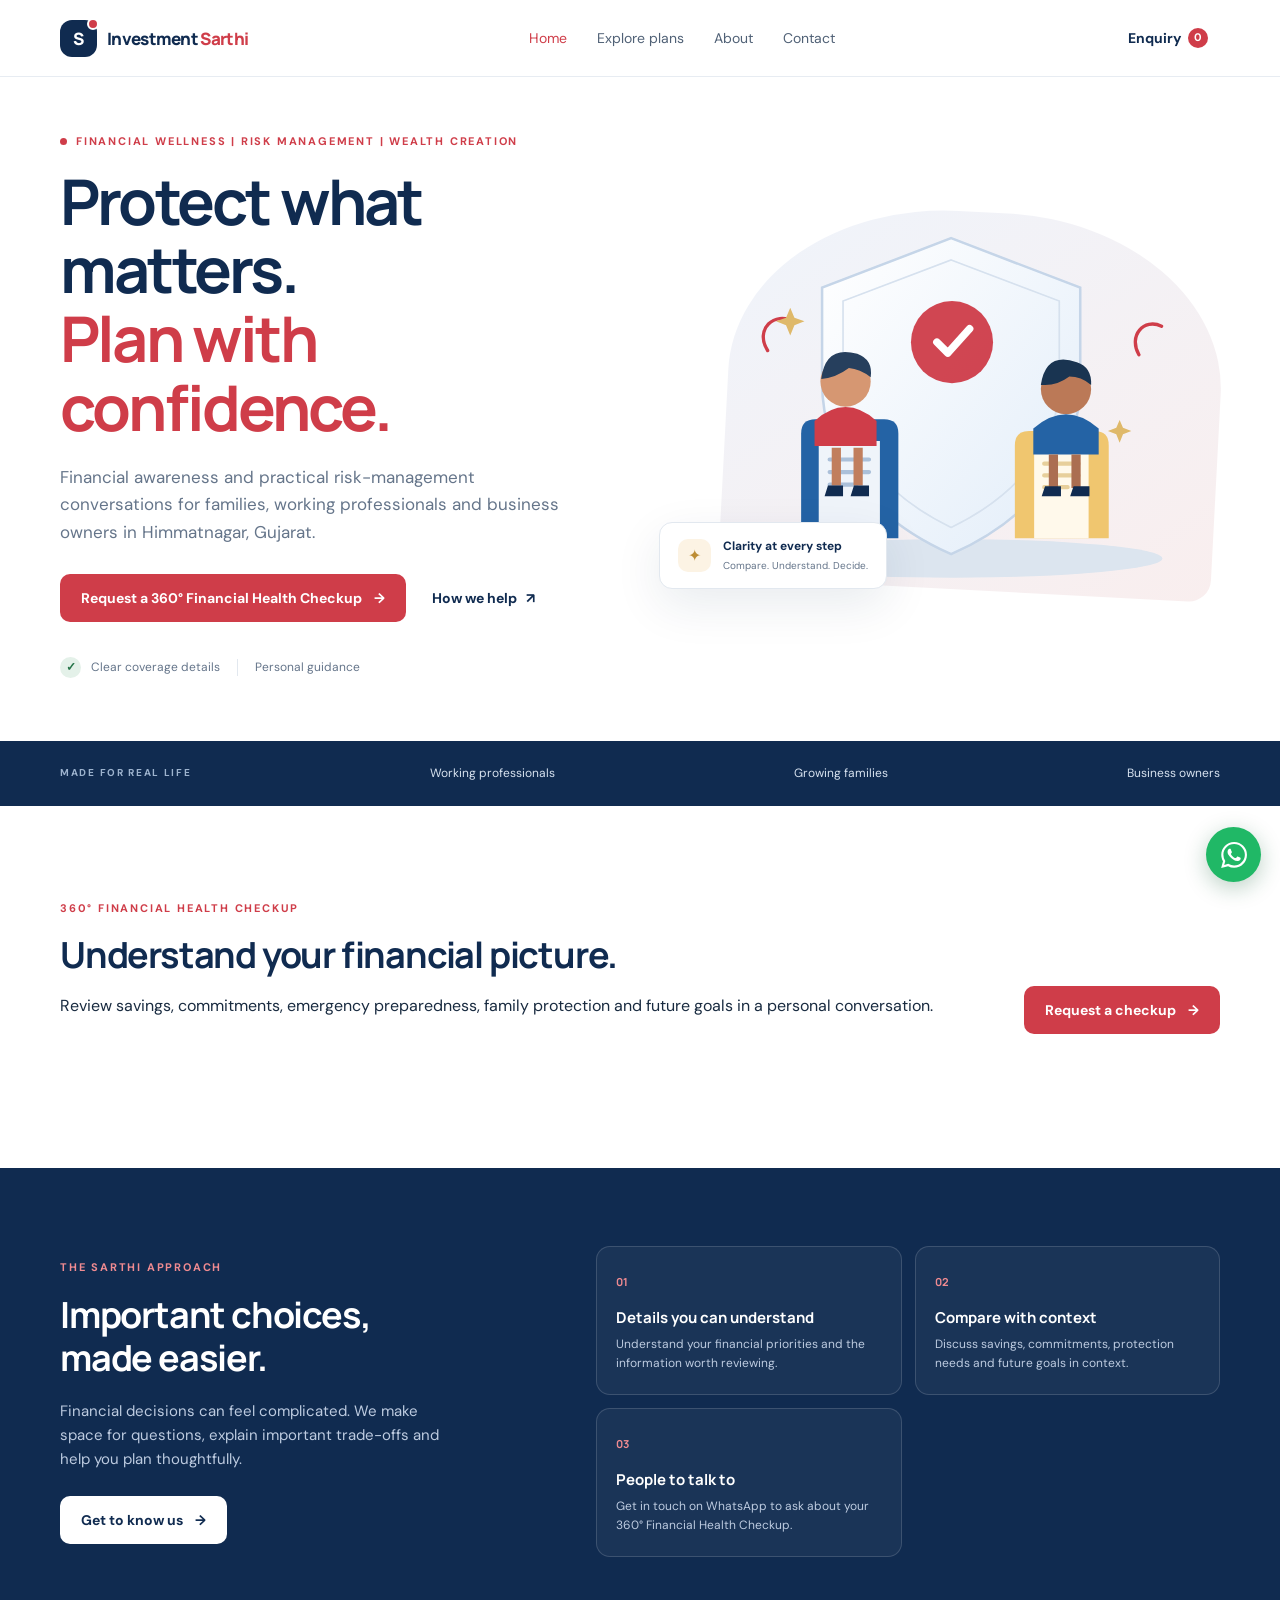
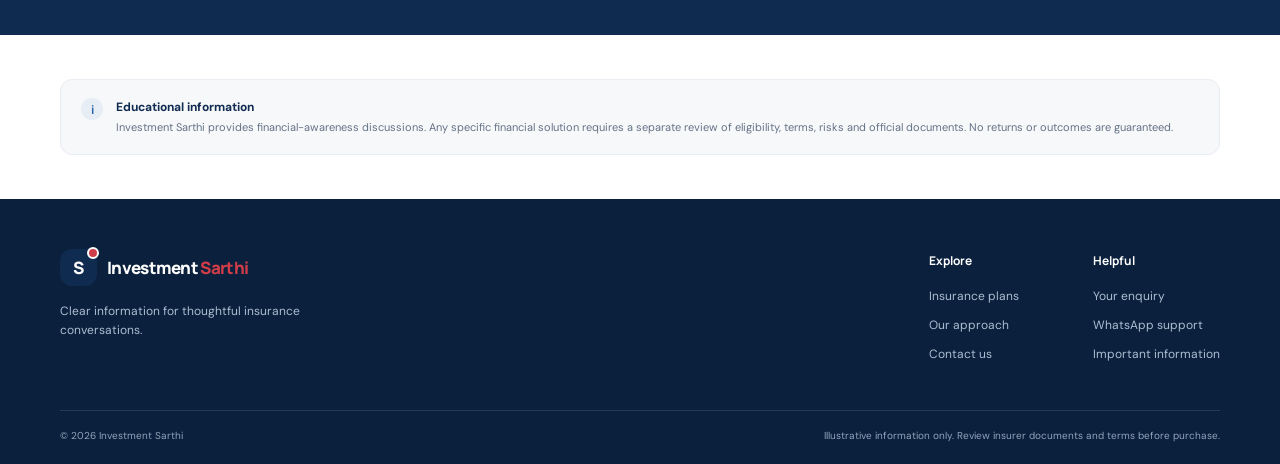
==== commit e70cce0b: "Improve consultation conversion and financial wellness positioning" ====
--- a/index.html
+++ b/index.html
@@ -3,16 +3,16 @@
 <head>
   <meta charset="utf-8">
   <meta name="viewport" content="width=device-width, initial-scale=1">
-  <title>Investment Sarthi | Insurance guidance for your next step</title>
-  <meta name="description" content="Explore insurance options for working professionals and business owners with clear plan comparisons and personal guidance from Investment Sarthi.">
-  <meta property="og:type" content="website"><meta property="og:title" content="Investment Sarthi | Insurance guidance for your next step"><meta property="og:description" content="Compare insurance options with clear details and personal guidance."><meta property="og:url" content="https://investmentsarthi.in/"><meta property="og:image" content="https://investmentsarthi.in/images/hero.svg">
+  <title>Investment Sarthi | Financial Wellness in Himmatnagar</title>
+  <meta name="description" content="Explore financial wellness, risk management and family protection with Investment Sarthi in Himmatnagar. Request a 360° Financial Health Checkup.">
+  <meta property="og:type" content="website"><meta property="og:title" content="Investment Sarthi | Financial Wellness in Himmatnagar"><meta property="og:description" content="Financial Wellness | Risk Management | Wealth Creation. Request your 360° Financial Health Checkup."><meta property="og:url" content="https://investmentsarthi.in/"><meta property="og:image" content="https://investmentsarthi.in/images/hero.svg">
   <meta name="theme-color" content="#102b50"><link rel="preconnect" href="https://fonts.googleapis.com"><link rel="preconnect" href="https://fonts.gstatic.com" crossorigin><link href="https://fonts.googleapis.com/css2?family=DM+Sans:wght@400;500;600;700&family=Manrope:wght@400;500;600;700;800&display=swap" rel="stylesheet"><link rel="stylesheet" href="css/style.css">
-</head>
+<link rel="canonical" href="https://investmentsarthi.in/"><meta name="robots" content="index,follow"></head>
 <body><div id="site-header"></div>
 <main>
-  <section class="hero wrap"><div class="hero-copy"><p class="eyebrow"><span class="eyebrow-dot"></span> A clearer way to explore insurance</p><h1>Protect what matters.<br><em>Plan with confidence.</em></h1><p class="hero-text">Thoughtful insurance guidance for the life and business you are building. Compare options with the details made simple.</p><div class="hero-actions"><a class="button button-primary" href="shop.html">Request my 360° Financial Health Checkup.s <span aria-hidden="true">→</span></a><a class="text-link" href="about.html">How we help <span aria-hidden="true">↗</span></a></div><div class="hero-proof"><span class="proof-mark">✓</span><span>Clear coverage details</span><span class="proof-divider"></span><span>Personal guidance</span></div></div><div class="hero-art"><img src="images/hero.svg" alt="Illustration of a family and business owner protected by a shield"><div class="floating-note"><span class="note-icon">✦</span><span><strong>Clarity at every step</strong><small>Compare. Understand. Decide.</small></span></div></div></section>
+  <section class="hero wrap"><div class="hero-copy"><p class="eyebrow"><span class="eyebrow-dot"></span> Financial Wellness | Risk Management | Wealth Creation</p><h1>Protect what matters.<br><em>Plan with confidence.</em></h1><p class="hero-text">Financial awareness and practical risk-management conversations for families, working professionals and business owners in Himmatnagar, Gujarat.</p><div class="hero-actions"><a class="button button-primary" href="contact.html">Request a 360° Financial Health Checkup <span aria-hidden="true">→</span></a><a class="text-link" href="about.html">How we help <span aria-hidden="true">↗</span></a></div><div class="hero-proof"><span class="proof-mark">✓</span><span>Clear coverage details</span><span class="proof-divider"></span><span>Personal guidance</span></div></div><div class="hero-art"><img src="images/hero.svg" alt="Illustration of a family and business owner protected by a shield"><div class="floating-note"><span class="note-icon">✦</span><span><strong>Clarity at every step</strong><small>Compare. Understand. Decide.</small></span></div></div></section>
   <section class="trust-strip"><div class="wrap trust-inner"><span>MADE FOR REAL LIFE</span><span>Working professionals</span><span>Growing families</span><span>Business owners</span></div></section>
-  <section class="section wrap"><div class="section-heading"><div><p class="eyebrow">Explore your options</p><h2>Cover for the things<br>you’re building.</h2></div><a class="text-link" href="shop.html">View all plans <span aria-hidden="true">→</span></a></div><div id="featured-products" class="product-grid"></div></section>
-  <section class="why-section"><div class="wrap why-layout"><div class="why-intro"><p class="eyebrow">The Sarthi approach</p><h2>Important choices,<br>made easier.</h2><p>Insurance can feel complicated. We make space for the questions, explain the trade-offs, and help you compare what matters.</p><a class="button button-light" href="about.html">Get to know us <span aria-hidden="true">→</span></a></div><div class="why-cards"><article class="why-card"><span class="feature-number">01</span><h3>Details you can understand</h3><p>Clear plan summaries help you see what is covered and what to check before deciding.</p></article><article class="why-card"><span class="feature-number">02</span><h3>Compare with context</h3><p>Look across options side by side, including important limits and exclusions.</p></article><article class="why-card"><span class="feature-number">03</span><h3>People to talk to</h3><p>Get in touch on WhatsApp when you want to discuss a plan or ask a question.</p></article></div></div></section>
-  <section class="disclaimer wrap"><span class="disclaimer-mark">i</span><p><strong>A note before you choose</strong><br>Plans and prices shown here are illustrative examples for website demonstration. They are not an insurance offer or quote. Actual premiums, benefits, eligibility, exclusions and terms depend on the insurer and your details. Please review official policy documents and confirm the advisor’s authorization before buying.</p></section>
+  <section class="section wrap"><div class="section-heading"><div><p class="eyebrow">360° Financial Health Checkup</p><h2>Understand your financial picture.</h2><p>Review savings, commitments, emergency preparedness, family protection and future goals in a personal conversation.</p></div><a class="button button-primary" href="contact.html">Request a checkup <span aria-hidden="true">→</span></a></div></section>
+  <section class="why-section"><div class="wrap why-layout"><div class="why-intro"><p class="eyebrow">The Sarthi approach</p><h2>Important choices,<br>made easier.</h2><p>Financial decisions can feel complicated. We make space for questions, explain important trade-offs and help you plan thoughtfully.</p><a class="button button-light" href="about.html">Get to know us <span aria-hidden="true">→</span></a></div><div class="why-cards"><article class="why-card"><span class="feature-number">01</span><h3>Details you can understand</h3><p>Understand your financial priorities and the information worth reviewing.</p></article><article class="why-card"><span class="feature-number">02</span><h3>Compare with context</h3><p>Discuss savings, commitments, protection needs and future goals in context.</p></article><article class="why-card"><span class="feature-number">03</span><h3>People to talk to</h3><p>Get in touch on WhatsApp to ask about your 360° Financial Health Checkup.</p></article></div></div></section>
+  <section class="disclaimer wrap"><span class="disclaimer-mark">i</span><p><strong>Educational information</strong><br>Investment Sarthi provides financial-awareness discussions. Any specific financial solution requires a separate review of eligibility, terms, risks and official documents. No returns or outcomes are guaranteed.</p></section>
 </main><div id="site-footer"></div><script src="js/products.js"></script><script src="js/main.js"></script></body></html>
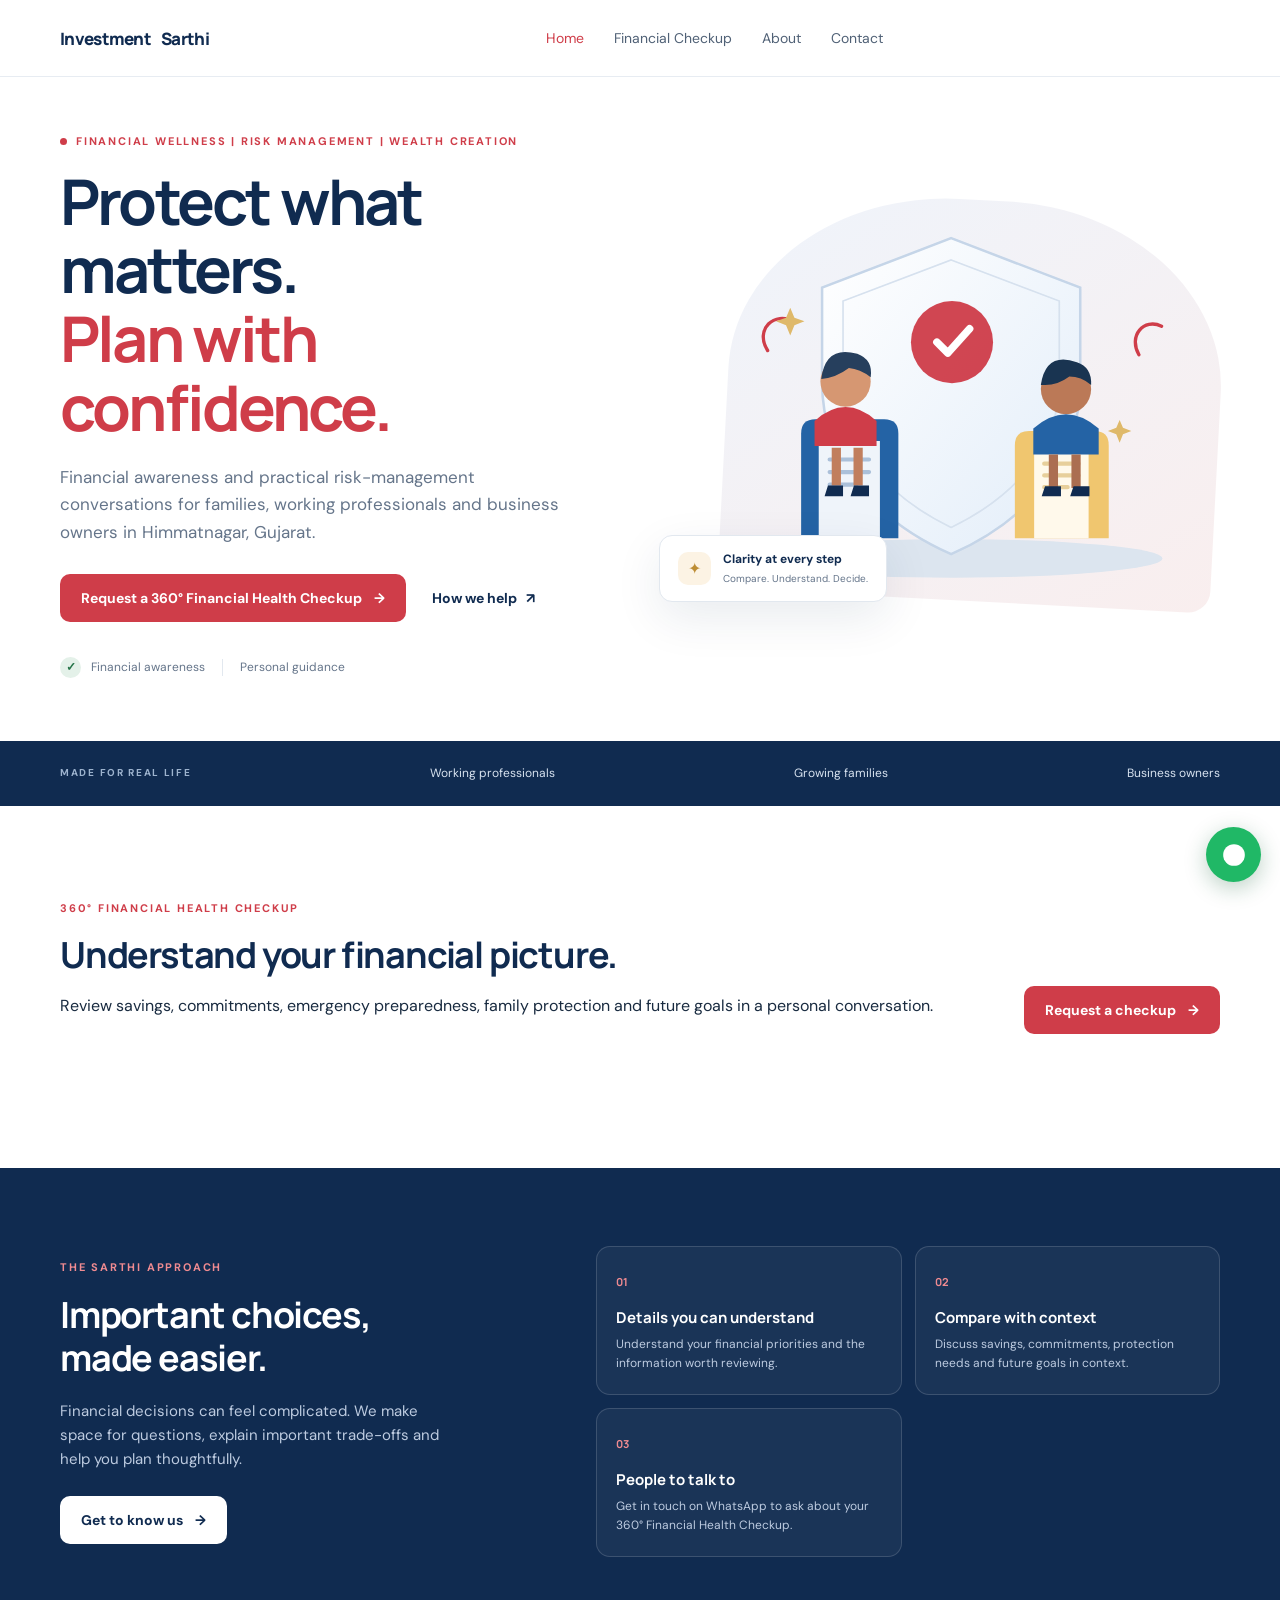
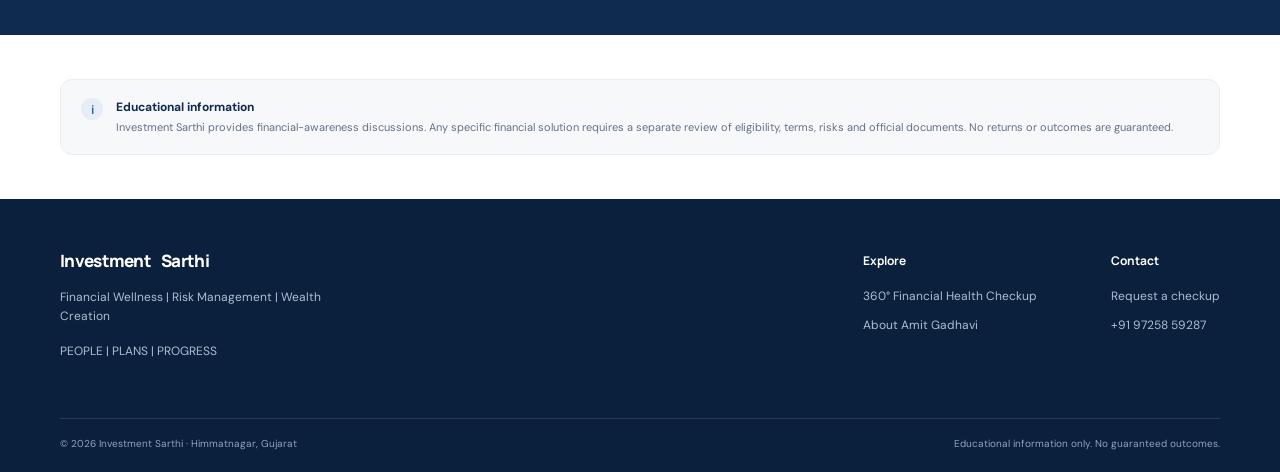
==== commit 22c47c12: "Retire demo checkout and improve mobile consultation UX" ====
--- a/index.html
+++ b/index.html
@@ -10,9 +10,9 @@
 <link rel="canonical" href="https://investmentsarthi.in/"><meta name="robots" content="index,follow"></head>
 <body><div id="site-header"></div>
 <main>
-  <section class="hero wrap"><div class="hero-copy"><p class="eyebrow"><span class="eyebrow-dot"></span> Financial Wellness | Risk Management | Wealth Creation</p><h1>Protect what matters.<br><em>Plan with confidence.</em></h1><p class="hero-text">Financial awareness and practical risk-management conversations for families, working professionals and business owners in Himmatnagar, Gujarat.</p><div class="hero-actions"><a class="button button-primary" href="contact.html">Request a 360° Financial Health Checkup <span aria-hidden="true">→</span></a><a class="text-link" href="about.html">How we help <span aria-hidden="true">↗</span></a></div><div class="hero-proof"><span class="proof-mark">✓</span><span>Clear coverage details</span><span class="proof-divider"></span><span>Personal guidance</span></div></div><div class="hero-art"><img src="images/hero.svg" alt="Illustration of a family and business owner protected by a shield"><div class="floating-note"><span class="note-icon">✦</span><span><strong>Clarity at every step</strong><small>Compare. Understand. Decide.</small></span></div></div></section>
+  <section class="hero wrap"><div class="hero-copy"><p class="eyebrow"><span class="eyebrow-dot"></span> Financial Wellness | Risk Management | Wealth Creation</p><h1>Protect what matters.<br><em>Plan with confidence.</em></h1><p class="hero-text">Financial awareness and practical risk-management conversations for families, working professionals and business owners in Himmatnagar, Gujarat.</p><div class="hero-actions"><a class="button button-primary" href="contact.html">Request a 360° Financial Health Checkup <span aria-hidden="true">→</span></a><a class="text-link" href="about.html">How we help <span aria-hidden="true">↗</span></a></div><div class="hero-proof"><span class="proof-mark">✓</span><span>Financial awareness</span><span class="proof-divider"></span><span>Personal guidance</span></div></div><div class="hero-art"><img width="540" height="420" fetchpriority="high" decoding="async" src="images/hero.svg" alt="Illustration of a family and business owner protected by a shield"><div class="floating-note"><span class="note-icon">✦</span><span><strong>Clarity at every step</strong><small>Compare. Understand. Decide.</small></span></div></div></section>
   <section class="trust-strip"><div class="wrap trust-inner"><span>MADE FOR REAL LIFE</span><span>Working professionals</span><span>Growing families</span><span>Business owners</span></div></section>
   <section class="section wrap"><div class="section-heading"><div><p class="eyebrow">360° Financial Health Checkup</p><h2>Understand your financial picture.</h2><p>Review savings, commitments, emergency preparedness, family protection and future goals in a personal conversation.</p></div><a class="button button-primary" href="contact.html">Request a checkup <span aria-hidden="true">→</span></a></div></section>
   <section class="why-section"><div class="wrap why-layout"><div class="why-intro"><p class="eyebrow">The Sarthi approach</p><h2>Important choices,<br>made easier.</h2><p>Financial decisions can feel complicated. We make space for questions, explain important trade-offs and help you plan thoughtfully.</p><a class="button button-light" href="about.html">Get to know us <span aria-hidden="true">→</span></a></div><div class="why-cards"><article class="why-card"><span class="feature-number">01</span><h3>Details you can understand</h3><p>Understand your financial priorities and the information worth reviewing.</p></article><article class="why-card"><span class="feature-number">02</span><h3>Compare with context</h3><p>Discuss savings, commitments, protection needs and future goals in context.</p></article><article class="why-card"><span class="feature-number">03</span><h3>People to talk to</h3><p>Get in touch on WhatsApp to ask about your 360° Financial Health Checkup.</p></article></div></div></section>
   <section class="disclaimer wrap"><span class="disclaimer-mark">i</span><p><strong>Educational information</strong><br>Investment Sarthi provides financial-awareness discussions. Any specific financial solution requires a separate review of eligibility, terms, risks and official documents. No returns or outcomes are guaranteed.</p></section>
-</main><div id="site-footer"></div><script src="js/products.js"></script><script src="js/main.js"></script></body></html>
+</main><div id="site-footer"></div><script src="js/main.js"></script></body></html>
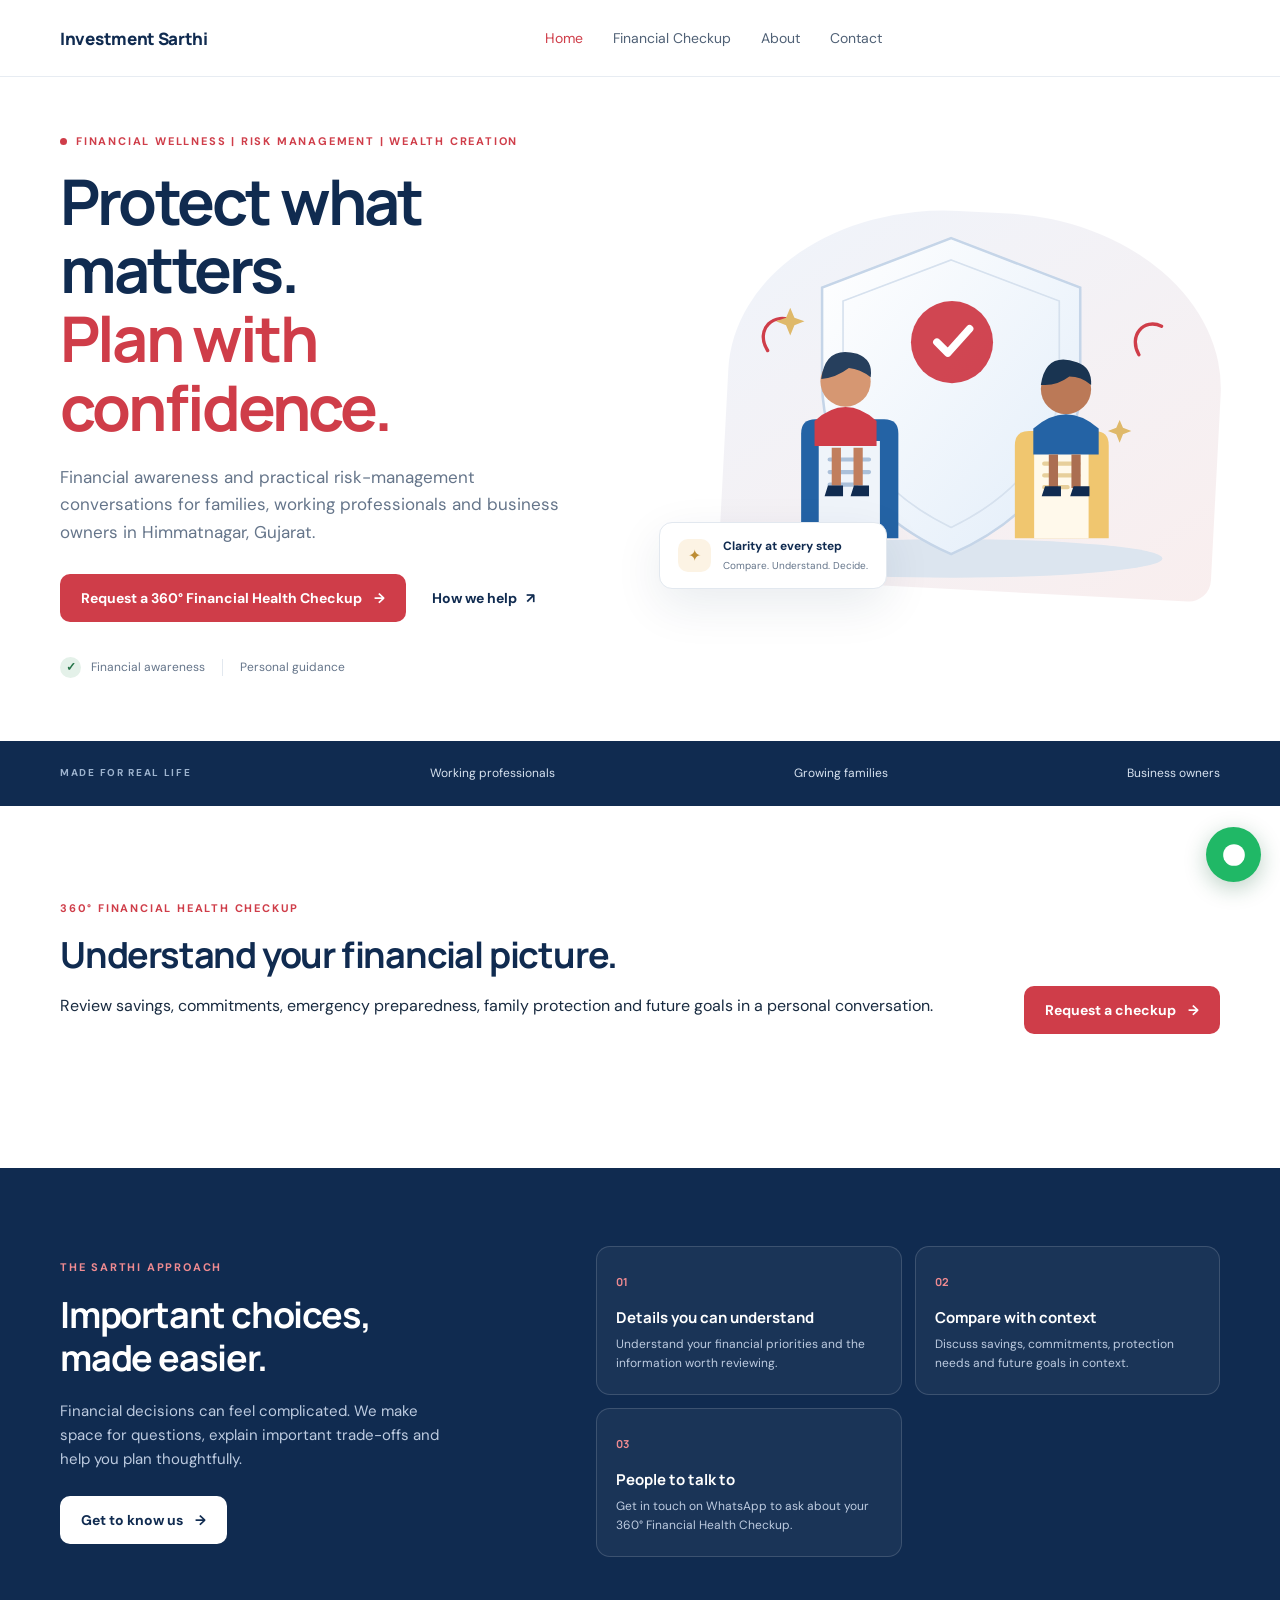
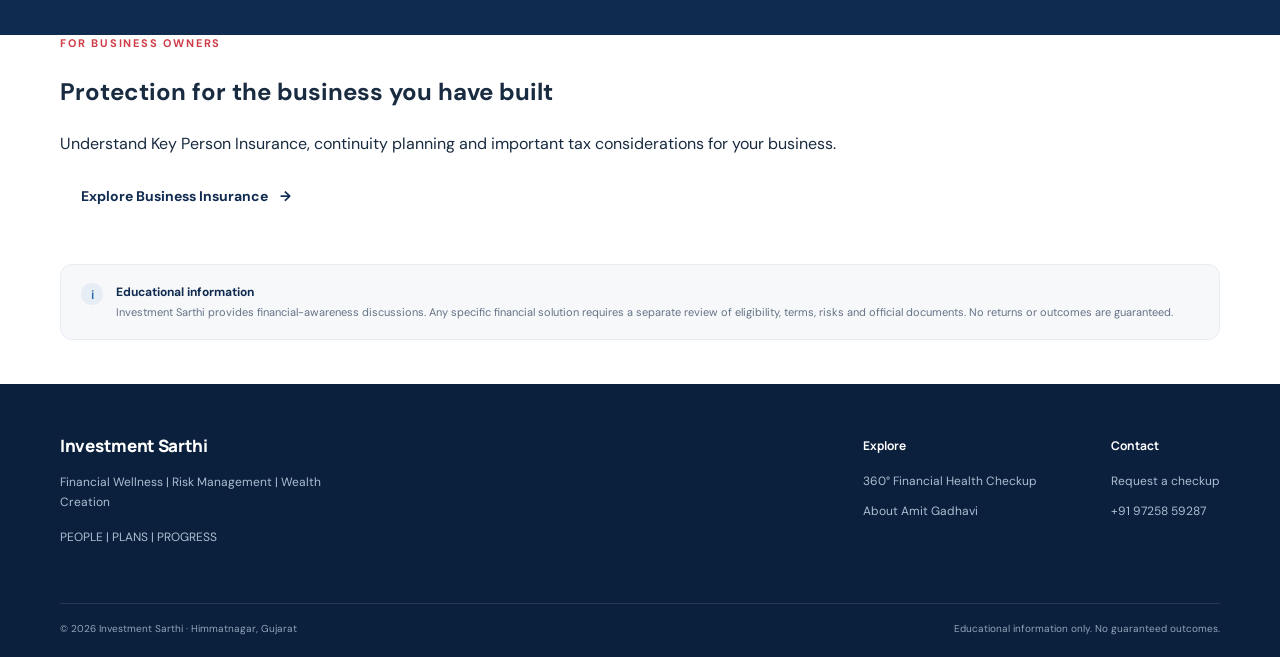
==== commit 8e3ef73e: "Link Business Insurance page and style mobile-first layout" ====
--- a/index.html
+++ b/index.html
@@ -14,5 +14,6 @@
   <section class="trust-strip"><div class="wrap trust-inner"><span>MADE FOR REAL LIFE</span><span>Working professionals</span><span>Growing families</span><span>Business owners</span></div></section>
   <section class="section wrap"><div class="section-heading"><div><p class="eyebrow">360° Financial Health Checkup</p><h2>Understand your financial picture.</h2><p>Review savings, commitments, emergency preparedness, family protection and future goals in a personal conversation.</p></div><a class="button button-primary" href="contact.html">Request a checkup <span aria-hidden="true">→</span></a></div></section>
   <section class="why-section"><div class="wrap why-layout"><div class="why-intro"><p class="eyebrow">The Sarthi approach</p><h2>Important choices,<br>made easier.</h2><p>Financial decisions can feel complicated. We make space for questions, explain important trade-offs and help you plan thoughtfully.</p><a class="button button-light" href="about.html">Get to know us <span aria-hidden="true">→</span></a></div><div class="why-cards"><article class="why-card"><span class="feature-number">01</span><h3>Details you can understand</h3><p>Understand your financial priorities and the information worth reviewing.</p></article><article class="why-card"><span class="feature-number">02</span><h3>Compare with context</h3><p>Discuss savings, commitments, protection needs and future goals in context.</p></article><article class="why-card"><span class="feature-number">03</span><h3>People to talk to</h3><p>Get in touch on WhatsApp to ask about your 360° Financial Health Checkup.</p></article></div></div></section>
+  <section class="wrap business-home-teaser"><div><p class="eyebrow">For business owners</p><h2>Protection for the business you have built</h2><p>Understand Key Person Insurance, continuity planning and important tax considerations for your business.</p><a class="button button-light" href="business-insurance.html">Explore Business Insurance <span aria-hidden="true">→</span></a></div></section>
   <section class="disclaimer wrap"><span class="disclaimer-mark">i</span><p><strong>Educational information</strong><br>Investment Sarthi provides financial-awareness discussions. Any specific financial solution requires a separate review of eligibility, terms, risks and official documents. No returns or outcomes are guaranteed.</p></section>
 </main><div id="site-footer"></div><script src="js/main.js"></script></body></html>
--- a/css/style.css
+++ b/css/style.css
@@ -4,3 +4,24 @@
 @media(max-width:900px){.nav-links{gap:18px}.hero{gap:27px;min-height:500px}.hero h1{font-size:51px}.why-layout{gap:35px}.footer-columns{gap:40px}.detail-layout,.about-layout{gap:35px}.cart-layout{grid-template-columns:1fr .8fr}}
 @media(max-width:700px){.wrap{width:min(100% - 36px,540px)}.nav-wrap{height:67px}.brand{font-size:16px}.brand-mark{width:35px;height:35px}.menu-toggle{display:grid;place-items:center}.nav-links{display:none;position:absolute;left:0;right:0;top:66px;padding:10px 18px 17px;background:white;border-bottom:1px solid var(--line);box-shadow:0 16px 25px rgba(16,43,80,.08);align-items:stretch;gap:0}.nav-links.is-open{display:flex;flex-direction:column}.nav-links a{min-height:47px;display:flex;align-items:center;border-bottom:1px solid #f0f2f5}.nav-actions{gap:3px}.cart-link{padding:9px 7px;font-size:0}.cart-link .cart-count{font-size:10px}.hero{grid-template-columns:1fr;gap:2px;padding-top:42px;padding-bottom:40px;min-height:0}.hero h1{font-size:clamp(40px,11vw,53px);letter-spacing:-2px}.hero-text{font-size:15px;margin:17px 0 22px}.hero-art{max-width:460px;margin:4px auto 0;padding:5px}.hero-art img{max-height:300px}.floating-note{bottom:14px;left:-1px;transform:scale(.9);transform-origin:left bottom}.hero-proof{margin-top:23px;flex-wrap:wrap;font-size:10px}.trust-inner{min-height:66px;justify-content:flex-start;gap:10px;overflow:hidden}.trust-inner span{font-size:10px;white-space:nowrap}.trust-inner span:first-child{display:none}.trust-inner span:not(:last-child):after{content:'·';padding-left:10px;color:#7890ad}.section{padding-top:62px;padding-bottom:66px}.section-heading{align-items:start;gap:8px;margin-bottom:23px}.section-heading h2,.why-intro h2,.about-copy h2{font-size:30px}.section-heading>.text-link{font-size:11px;white-space:nowrap;margin-top:20px}.product-grid{grid-template-columns:1fr;gap:14px}.product-card{display:grid;grid-template-columns:112px 1fr;min-height:145px}.product-visual{height:100%;min-height:145px}.product-tag{font-size:8px;top:8px;left:8px;padding:4px 7px}.product-info{padding:13px}.product-info h3{font-size:15px}.product-info>p{font-size:11px;min-height:0;line-height:1.4}.product-card-bottom{padding-top:11px;margin-top:10px}.price-label{font-size:9px}.price-value{font-size:14px}.price-period{font-size:9px}.card-link{min-height:40px;padding:0 9px;font-size:10px}.why-section{padding:53px 0}.why-layout{grid-template-columns:1fr;gap:28px}.why-intro>p:not(.eyebrow){font-size:13px}.why-cards{gap:9px}.why-card{padding:16px 13px}.why-card h3{font-size:13px}.why-card p{font-size:10px}.disclaimer{margin-top:30px;margin-bottom:30px;padding:14px;gap:10px}.disclaimer p{font-size:10px}.footer-top{flex-direction:column;gap:27px;padding-bottom:27px}.footer-columns{gap:0;justify-content:space-between}.footer-bottom{align-items:flex-start;gap:10px;flex-direction:column}.whatsapp-float{right:14px;bottom:14px;width:52px;height:52px}.page-hero{padding-top:49px;padding-bottom:30px}.page-hero h1{font-size:clamp(37px,10vw,49px);letter-spacing:-2px}.page-hero>p:last-child{font-size:14px}.compact-hero{padding-top:43px;padding-bottom:23px}.filter-row{margin-bottom:15px}.filter-control{font-size:10px}.filter-control select{min-height:42px;font-size:11px}.shop-content{padding-bottom:45px}.detail-layout{grid-template-columns:1fr;gap:24px;padding:22px 0 48px}.detail-visual{min-height:220px;max-height:300px}.detail-copy h1{font-size:36px}.detail-copy>p{font-size:13px}.cart-layout{grid-template-columns:1fr;gap:16px;padding-bottom:35px}.cart-summary{position:static}.cart-item{grid-template-columns:70px 1fr auto;gap:10px;padding:10px}.cart-thumb{width:70px;height:68px}.cart-item h2{font-size:12px}.cart-item p{font-size:10px}.cart-controls{gap:3px}.quantity-control{height:34px}.quantity-control button{width:31px;height:32px}.remove-button{font-size:10px}.cart-item-price{font-size:11px}.cart-lower{grid-template-columns:1fr;gap:13px;margin-bottom:45px}.checkout-card,.upi-card{padding:18px}.about-layout{grid-template-columns:1fr;gap:23px;padding-bottom:37px}.about-art img{max-height:260px}.about-copy>p:not(.eyebrow){font-size:13px}.values-row{grid-template-columns:1fr;gap:18px;padding-top:25px}.values-row article{padding-bottom:15px;border-bottom:1px solid var(--line)}.contact-layout{grid-template-columns:1fr;gap:26px}.contact-card{padding:24px}.contact-details{gap:18px}.not-found{padding:55px 0}}
 @media(max-width:380px){.wrap{width:calc(100% - 28px)}.hero-actions{gap:13px}.button{padding:0 15px}.hero-proof{gap:7px}.product-card{grid-template-columns:99px 1fr}.product-info{padding:11px}.product-card-bottom{gap:5px}.price-value{font-size:13px}.cart-item{grid-template-columns:58px minmax(0,1fr) auto}.cart-thumb{width:58px;height:62px}.cart-item-price{font-size:10px}.quantity-control button{width:28px}.floating-note{left:-7px}}
+
+/* Consultation-first improvements */
+.brand{white-space:normal;letter-spacing:-.3px}
+.hero-actions{flex-wrap:wrap}
+.section-heading{flex-wrap:wrap}
+.section-heading>.button{max-width:100%;white-space:normal;text-align:center}
+.hero-art img{width:100%;height:auto}
+@media(max-width:700px){
+ .hero-actions .button{width:100%;padding:12px 16px;line-height:1.4;text-align:center;height:auto}
+ .hero-actions{align-items:stretch;gap:12px}
+ .section-heading>.button{width:100%;margin-top:12px}
+ .hero h1{font-size:clamp(32px,9vw,48px)}
+ .hero .eyebrow{line-height:1.5;letter-spacing:1px}
+}
+@media(prefers-reduced-motion:reduce){html{scroll-behavior:auto}*,*::before,*::after{transition-duration:.01ms!important;animation-duration:.01ms!important;scroll-behavior:auto!important}}
+:focus-visible{outline:3px solid #2463a5;outline-offset:3px}
+
+#checkup-enquiry{display:grid;gap:16px;margin-top:20px}#checkup-enquiry .form-field{display:grid;gap:6px}#checkup-enquiry input{width:100%;min-height:48px;border:1px solid #9aaabd;border-radius:9px;padding:10px 12px}#checkup-enquiry .button{width:100%}
+
+/* Original logo placement — do not crop or recolor master asset */
+.brand-logo{display:block;width:min(280px,52vw);height:auto;max-height:64px;object-fit:contain}.brand:has(.brand-logo:not([style*="display: none"])) .brand-fallback{display:none}.footer-brand .brand-logo{width:min(340px,75vw);max-height:100px}@media(max-width:380px){.brand-logo{width:200px}}
